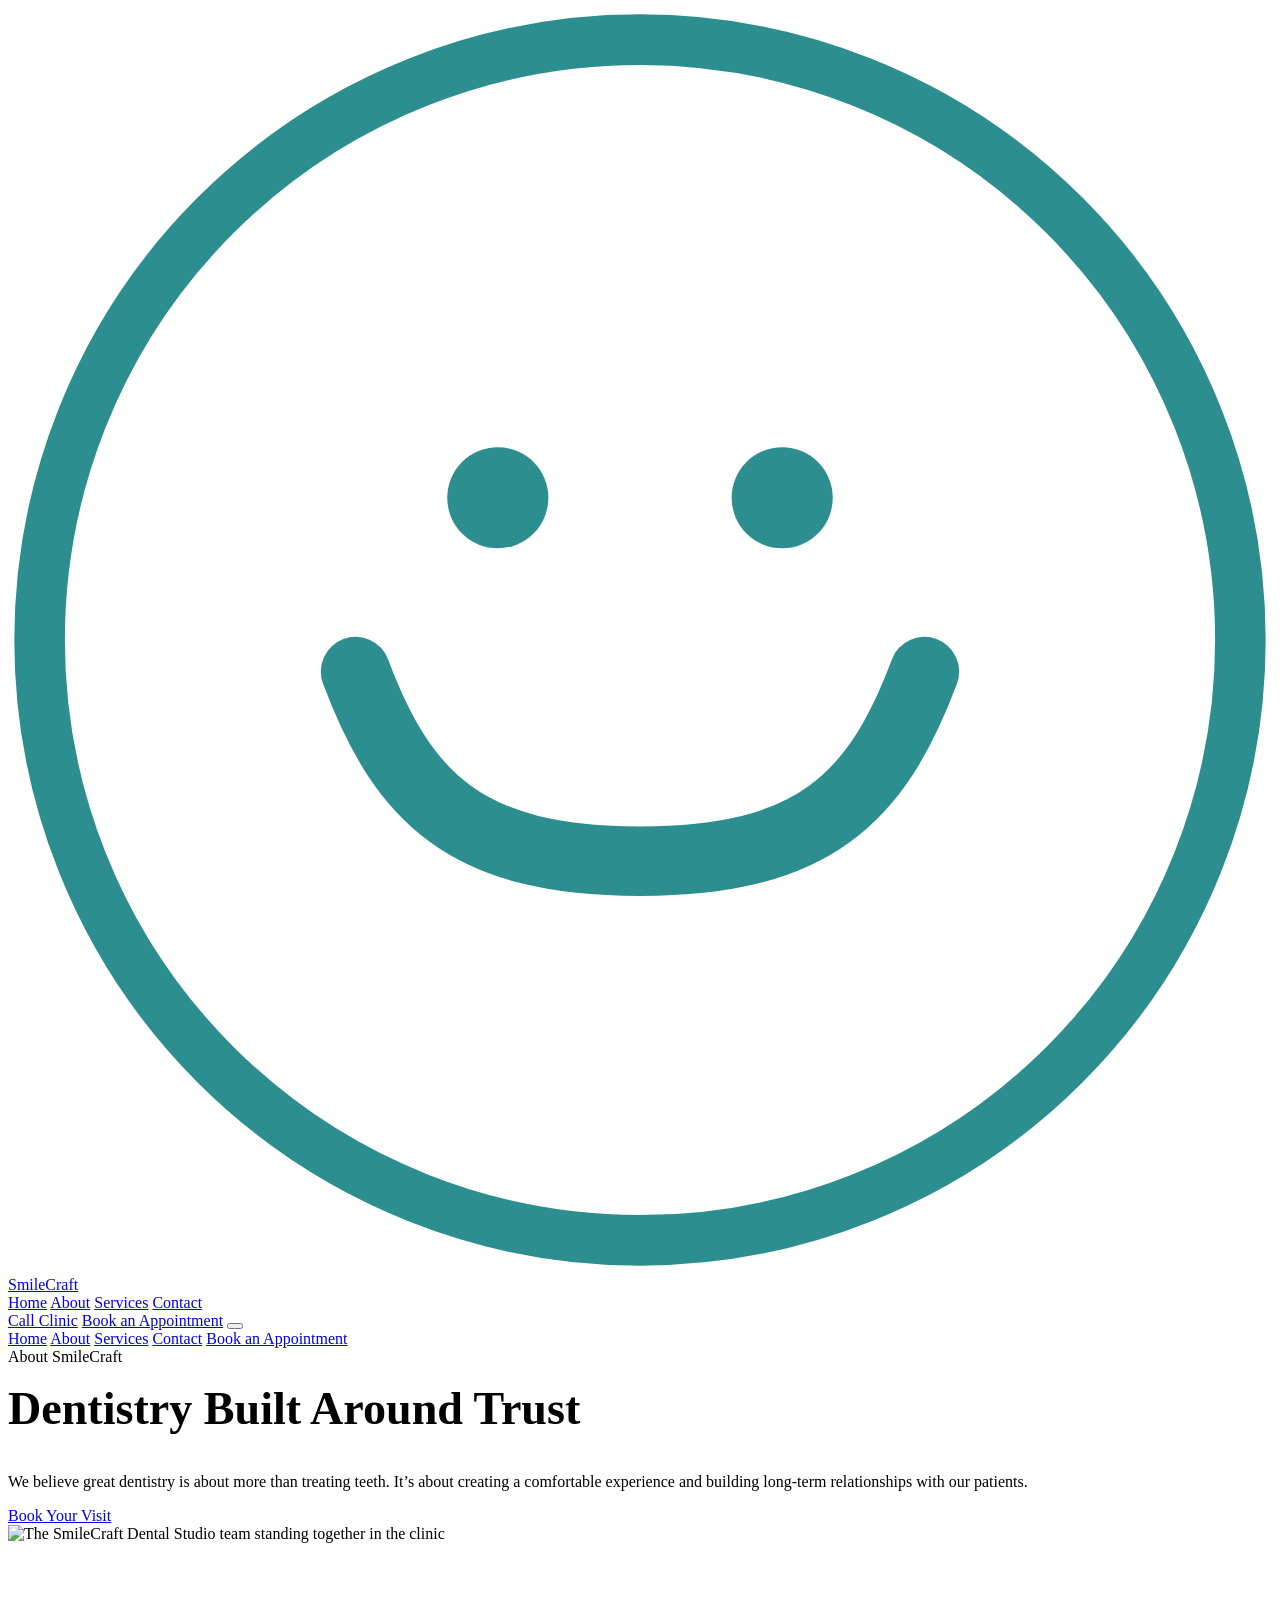
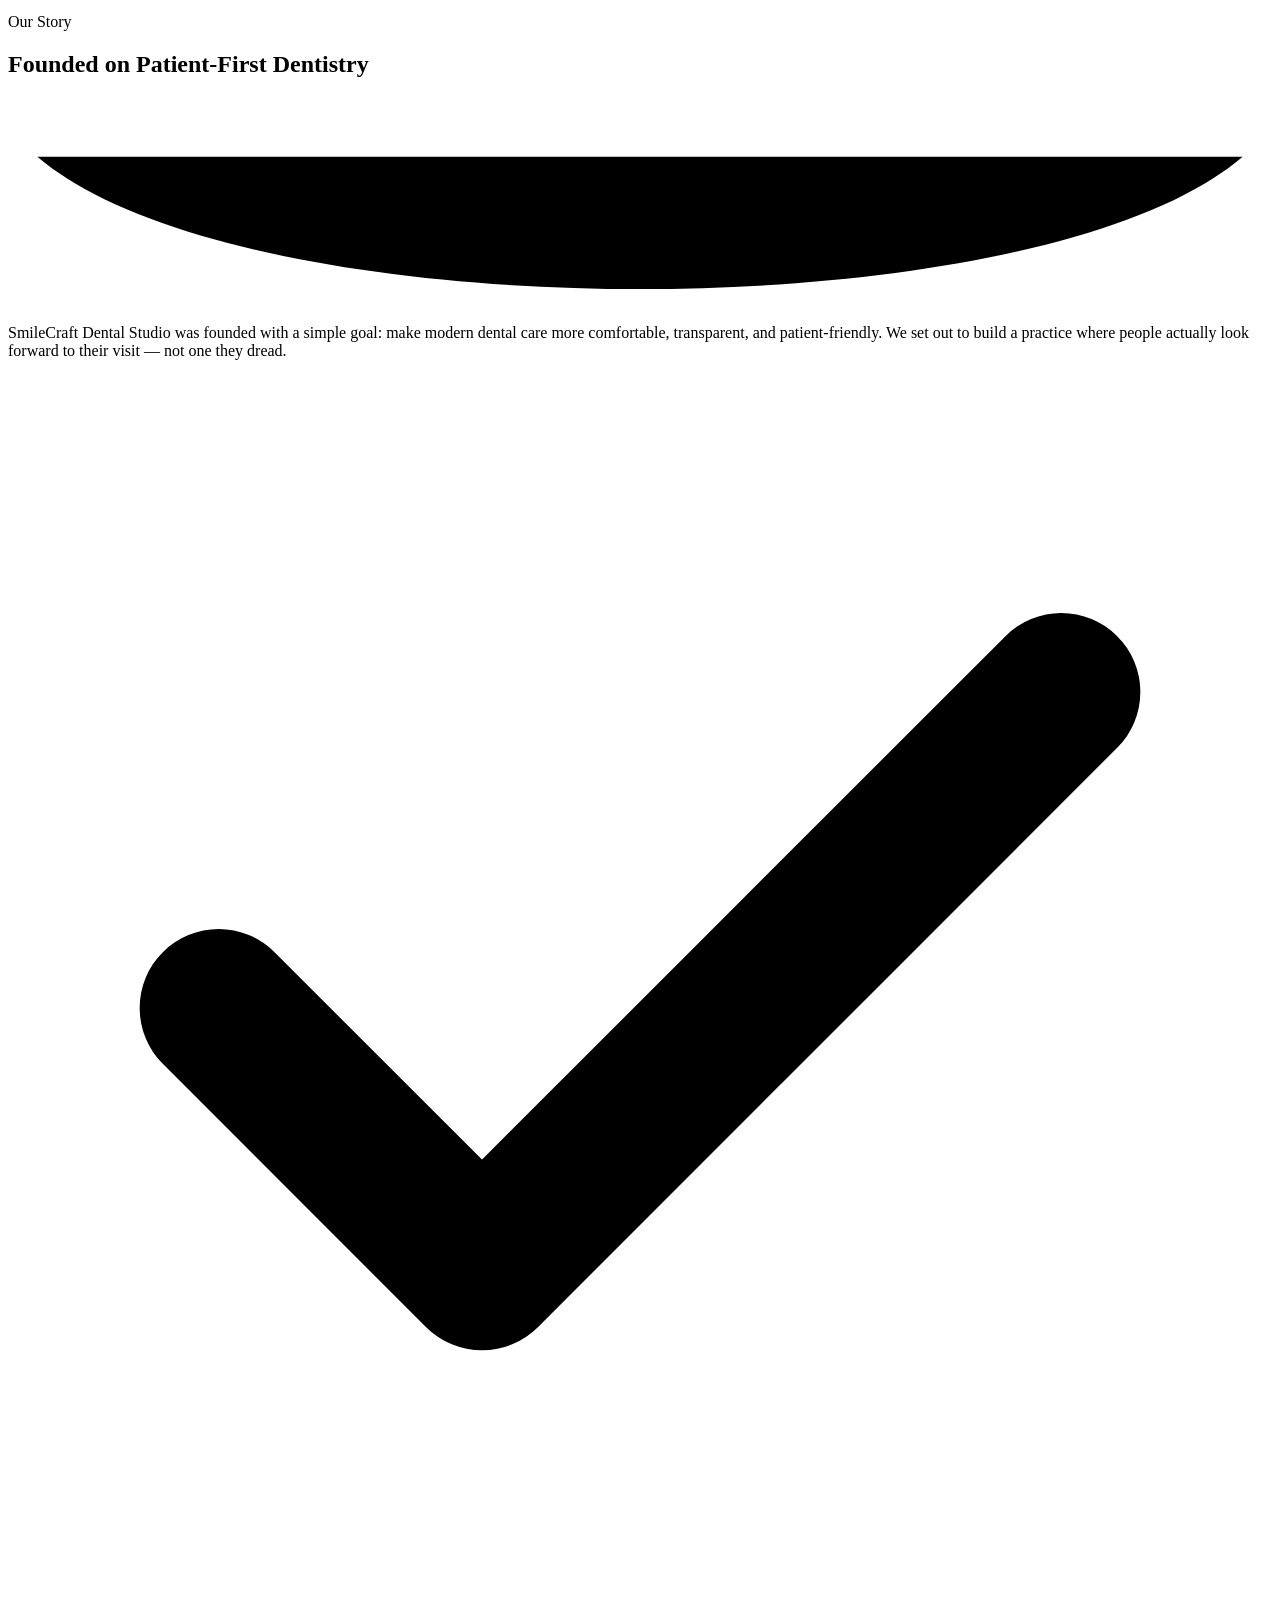
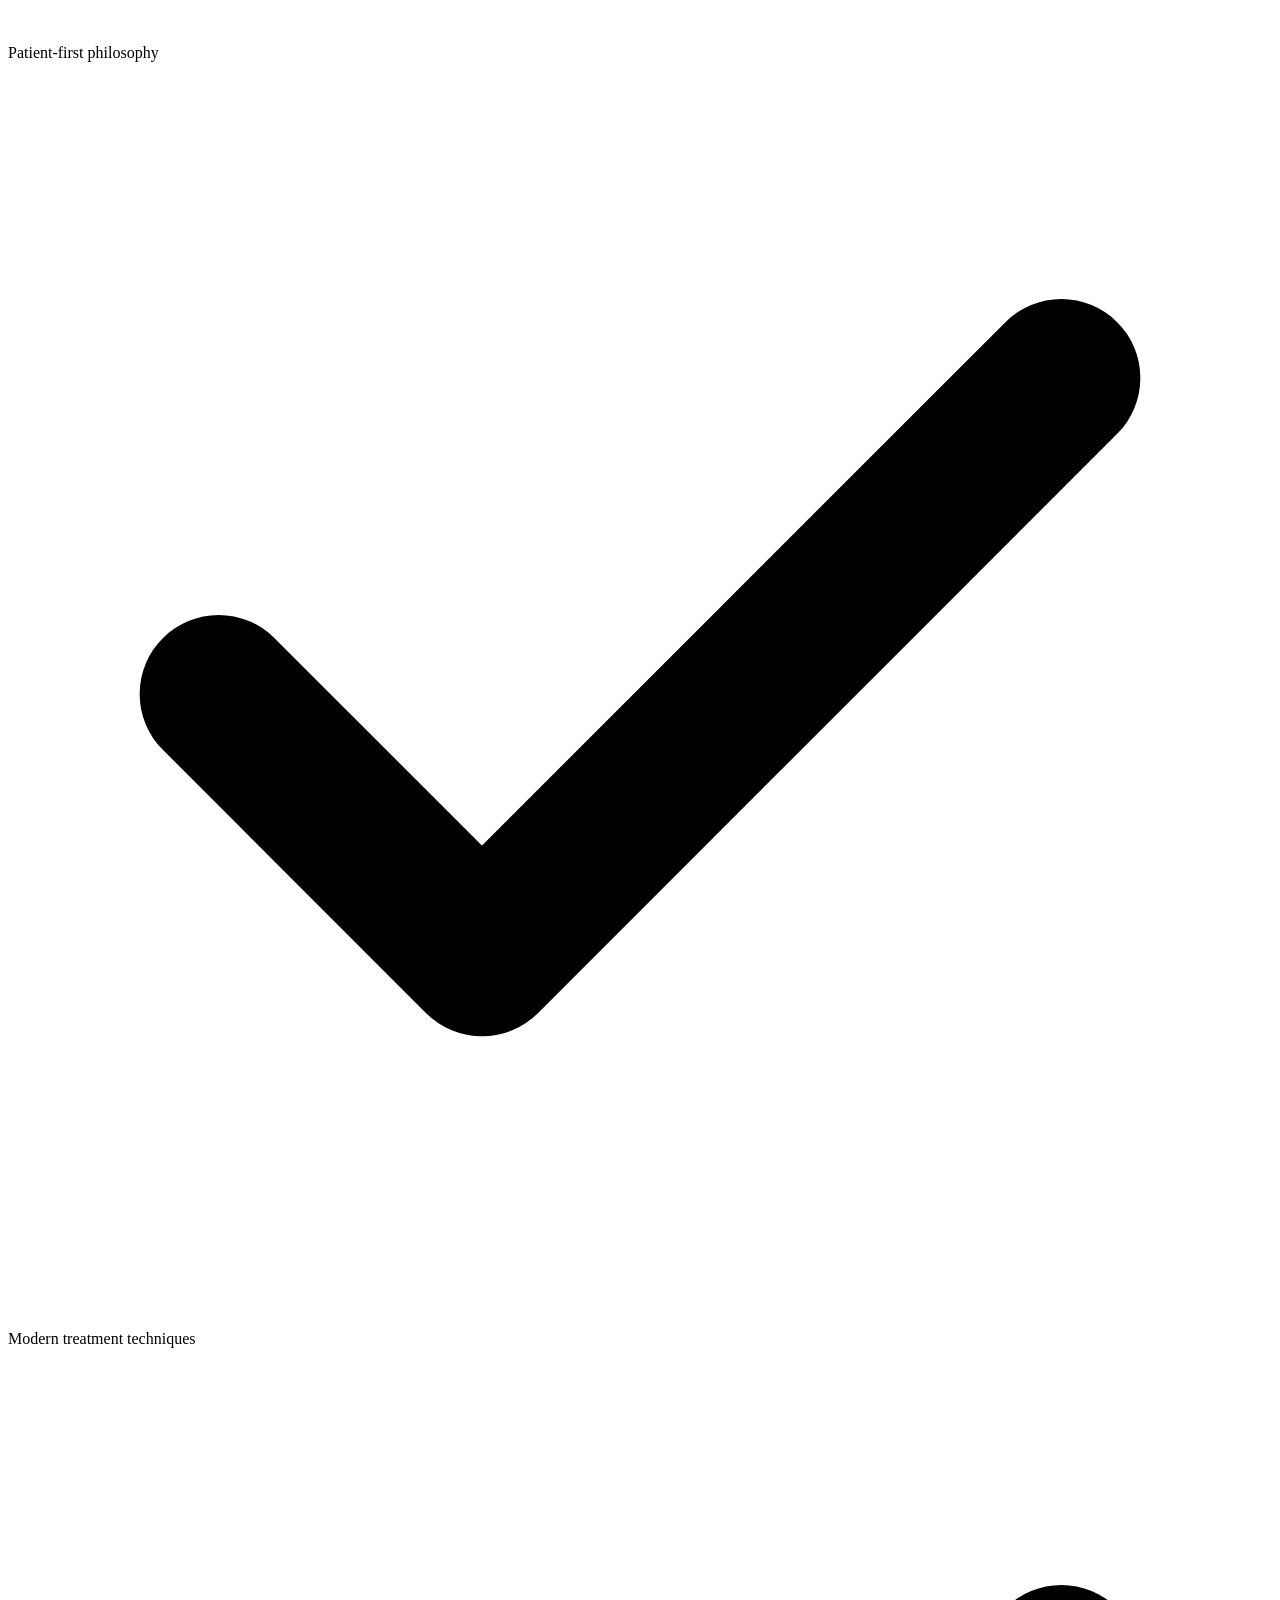
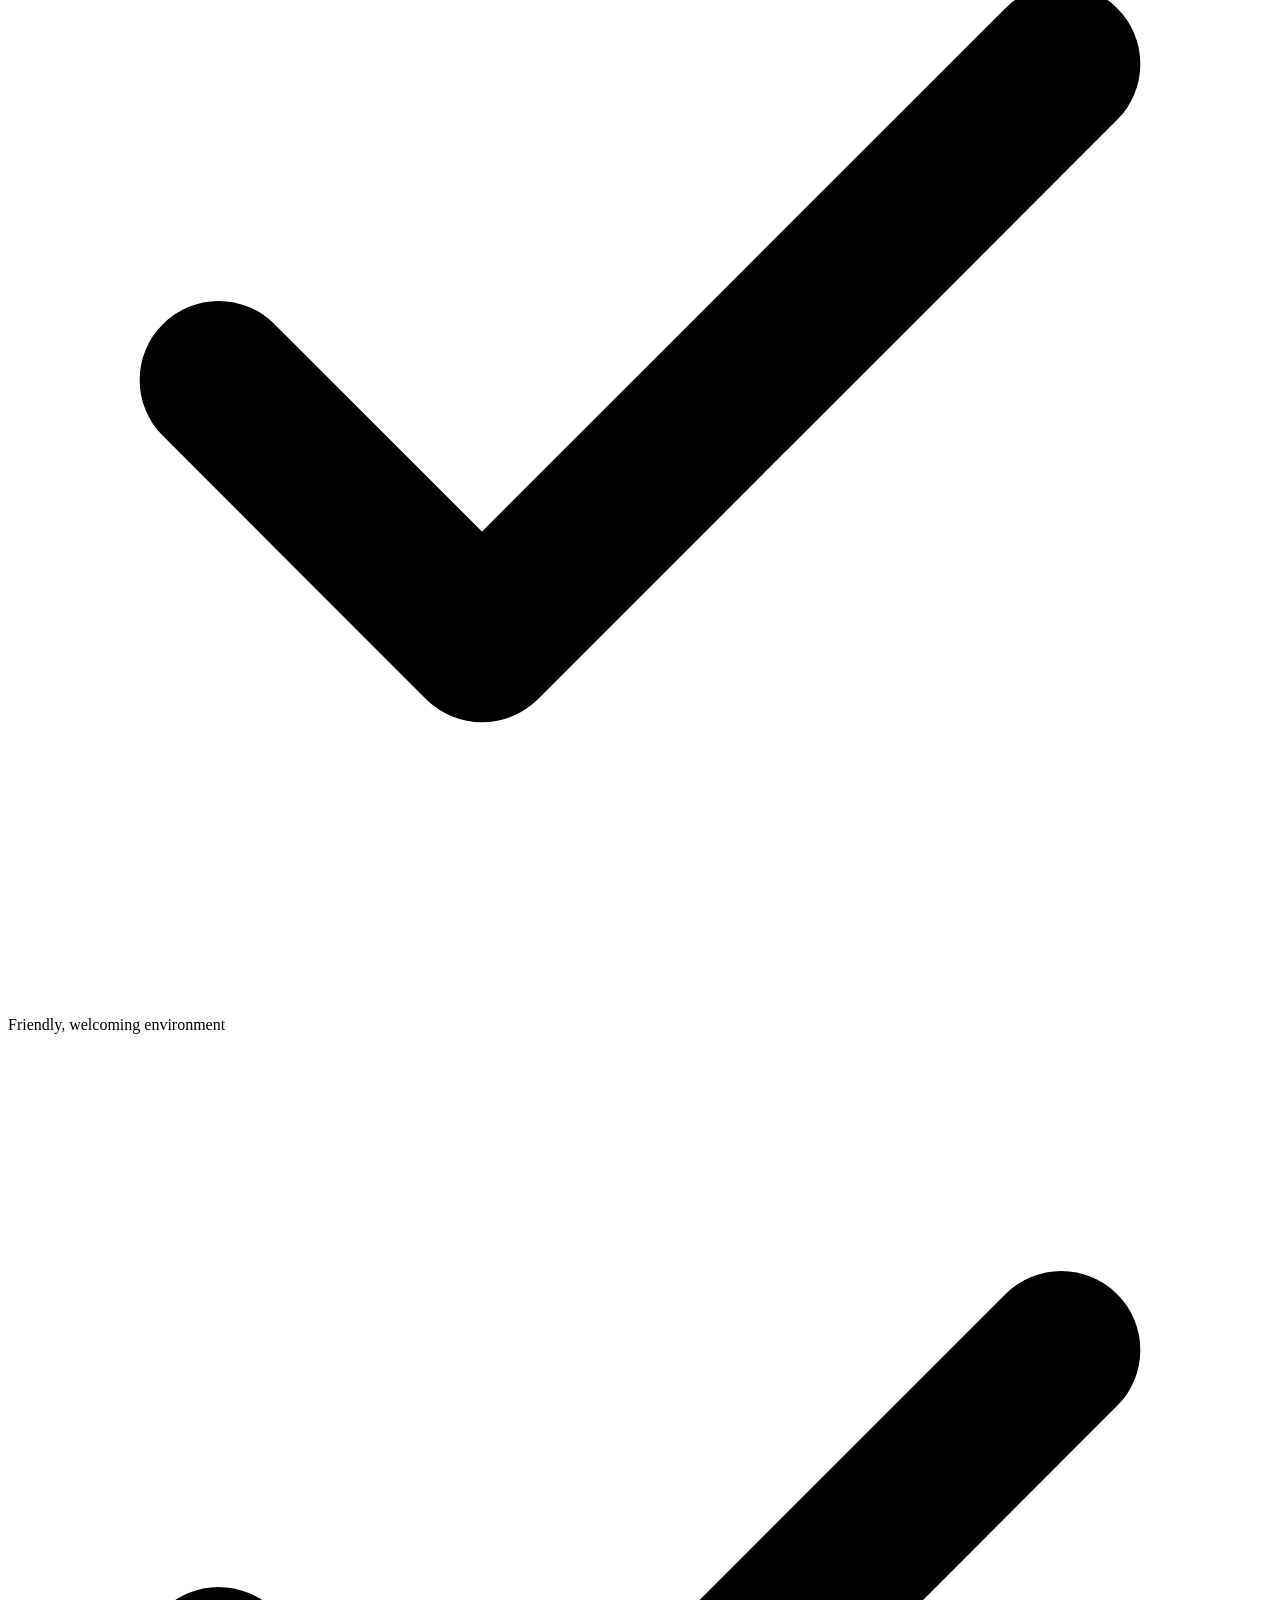
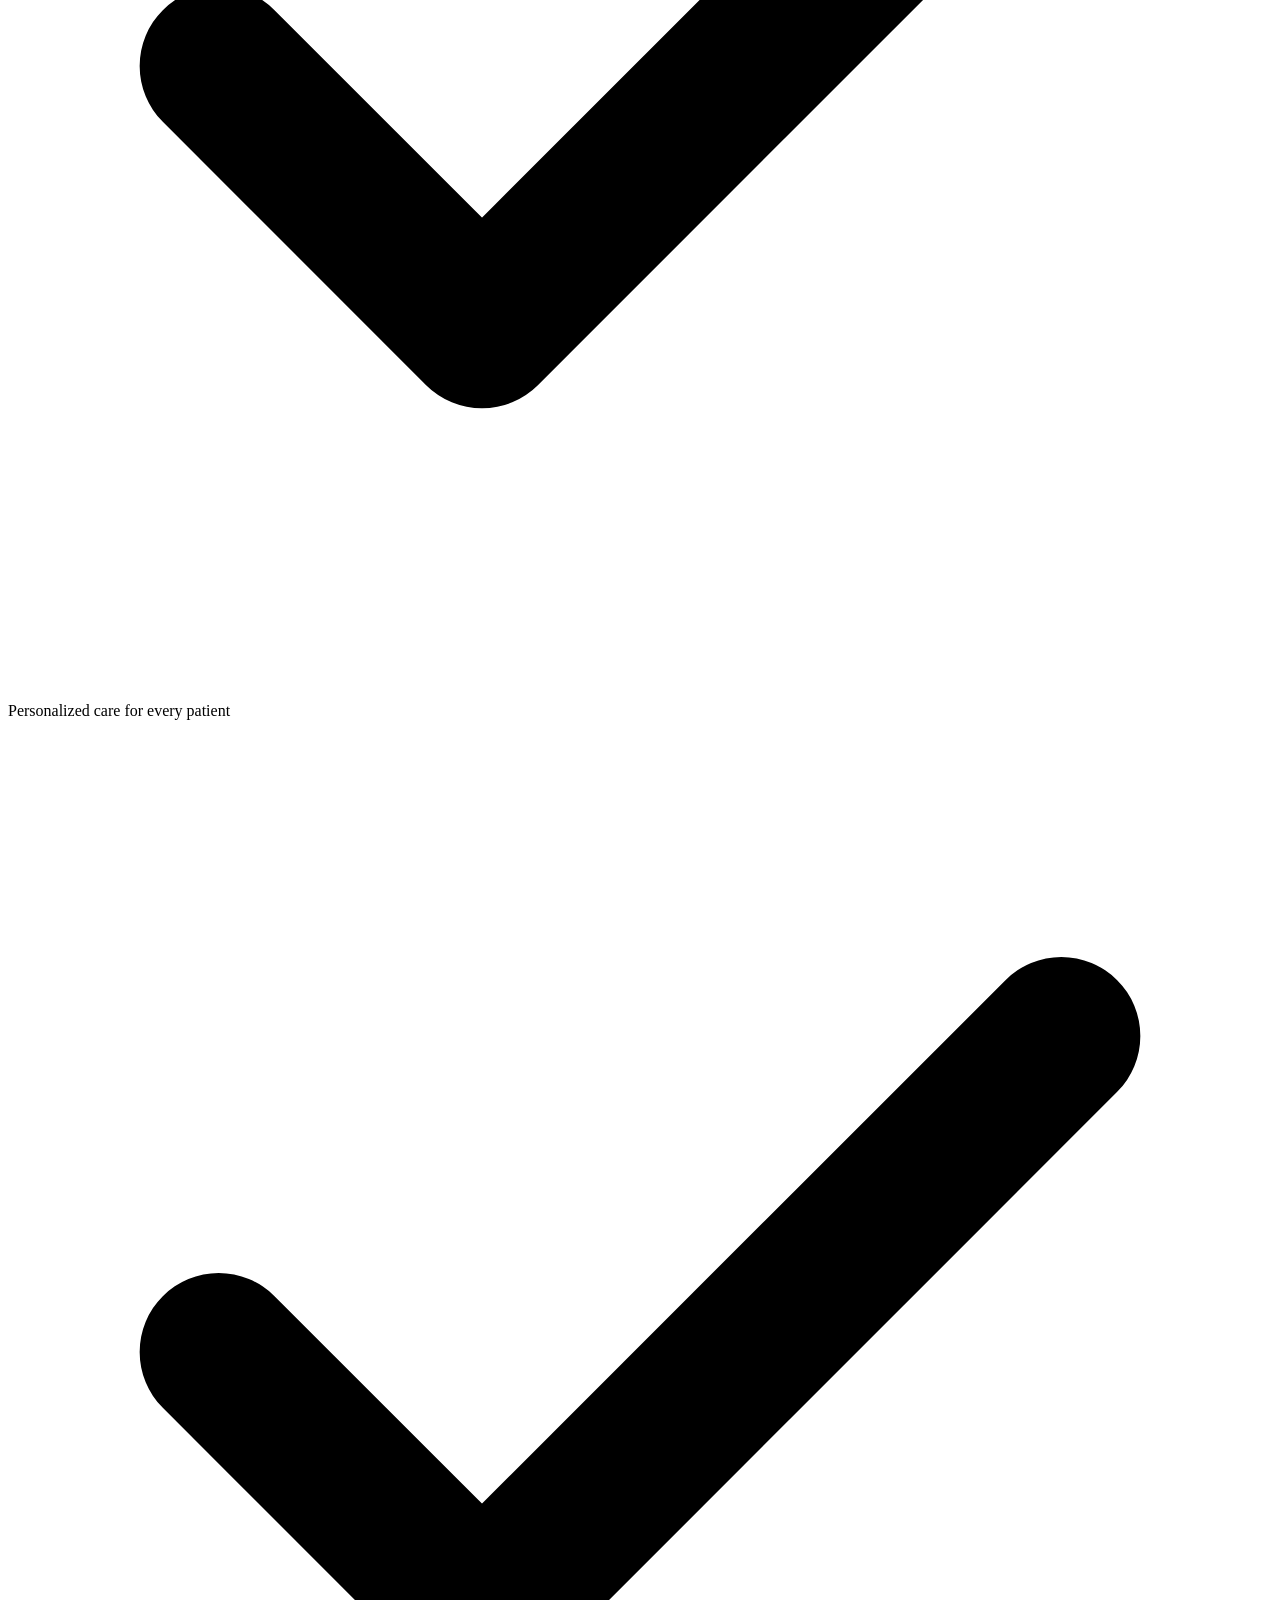
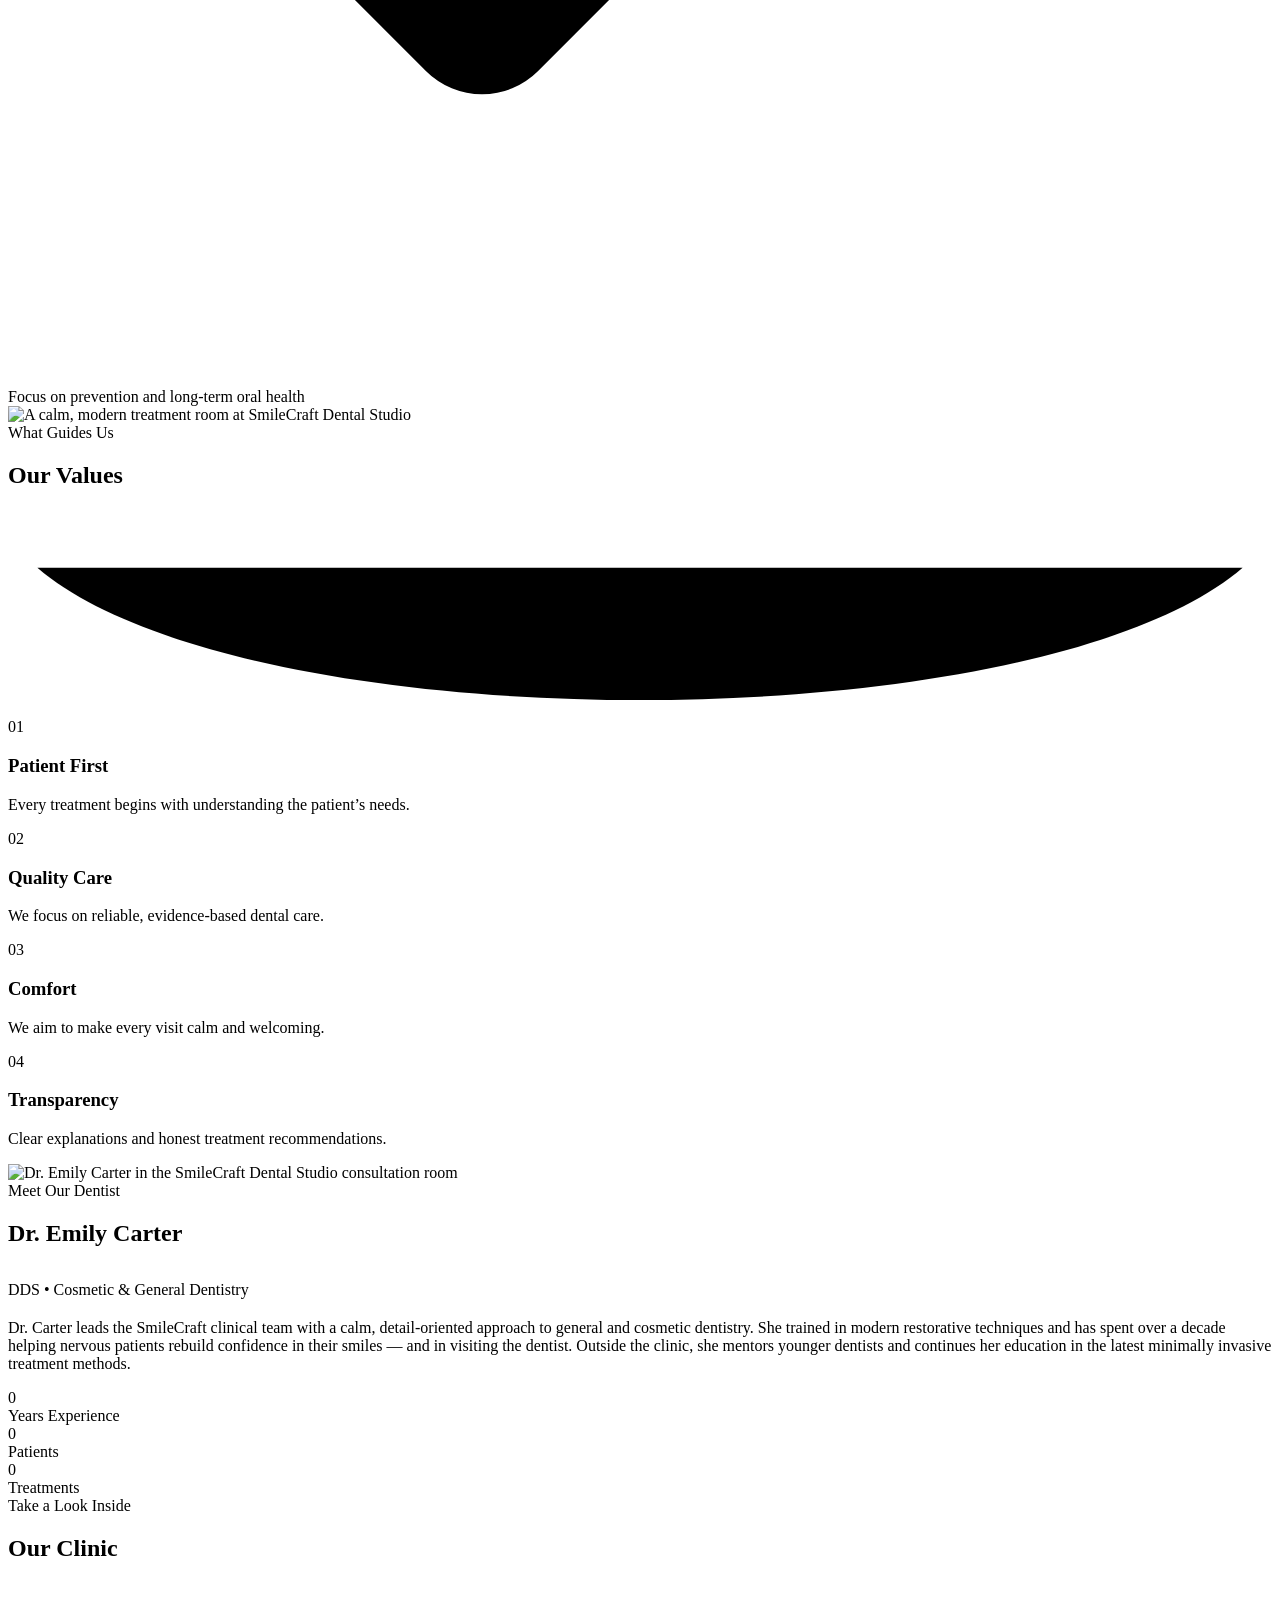
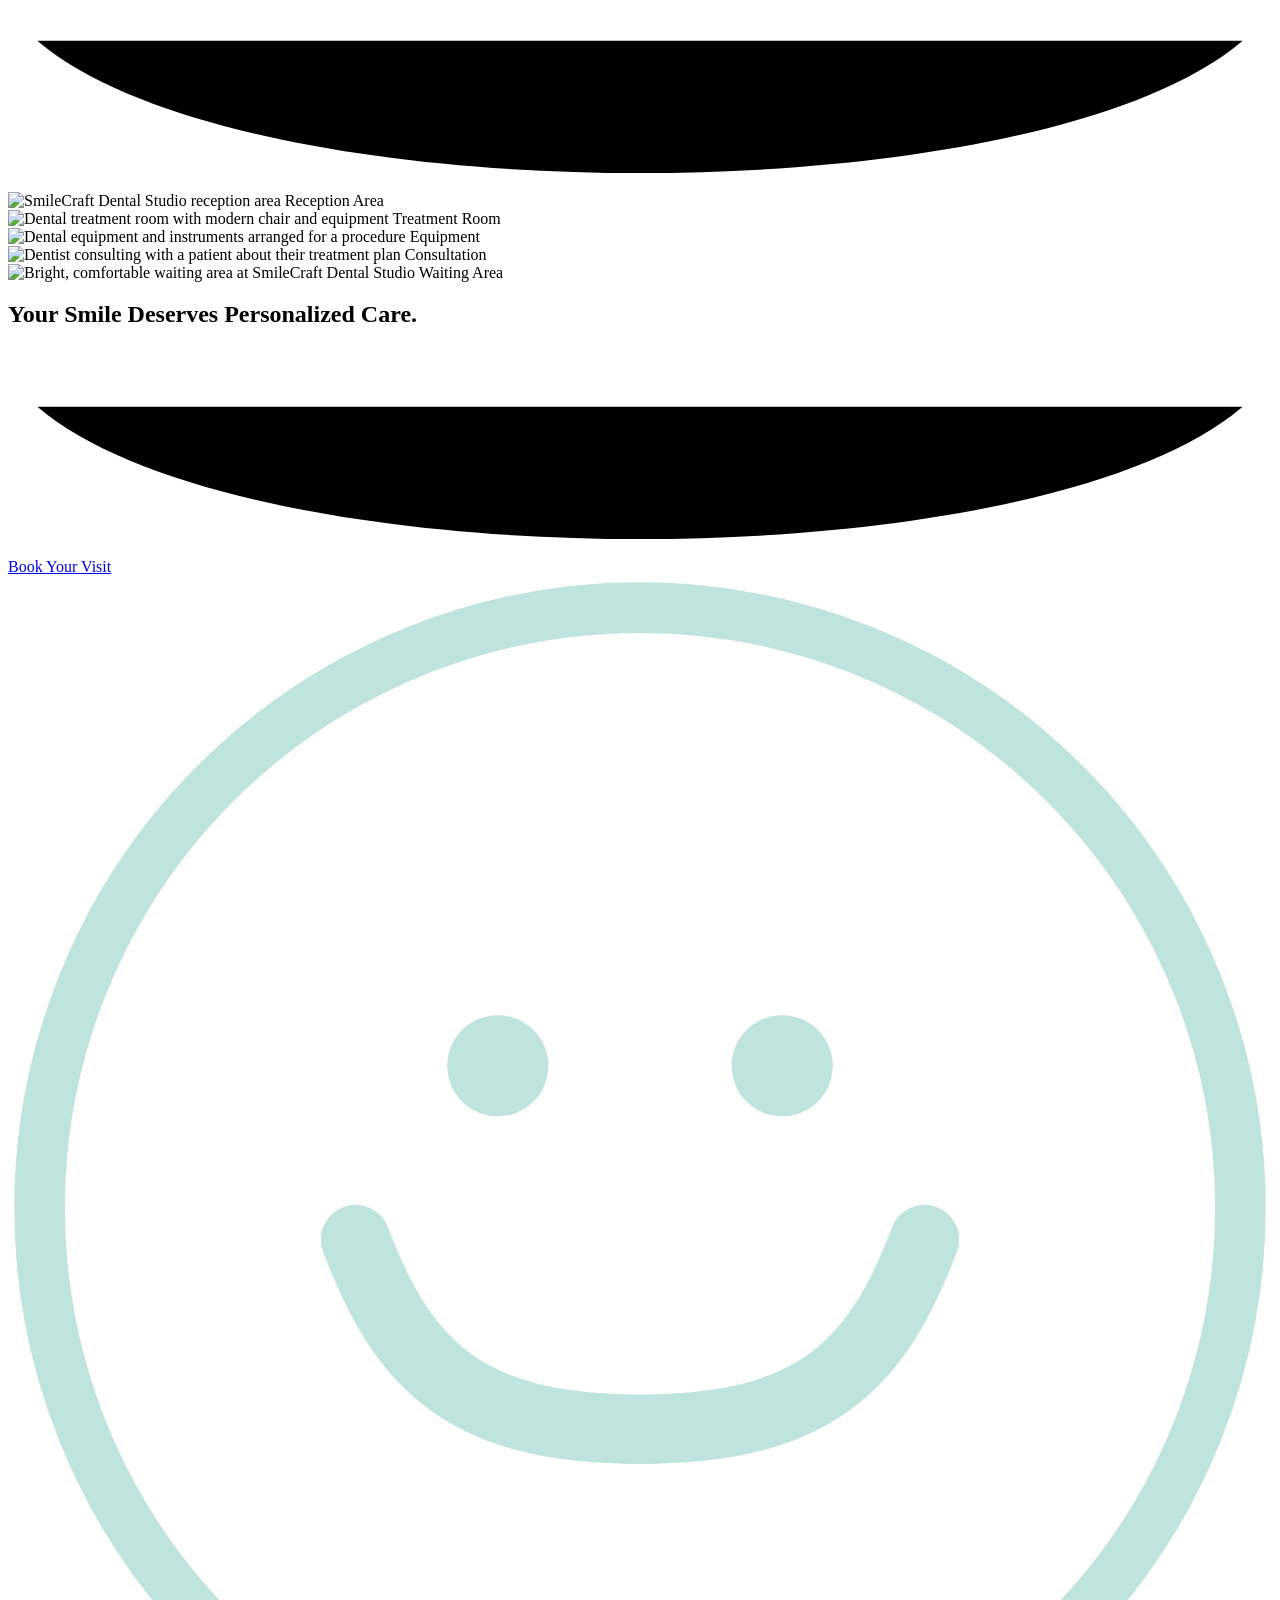
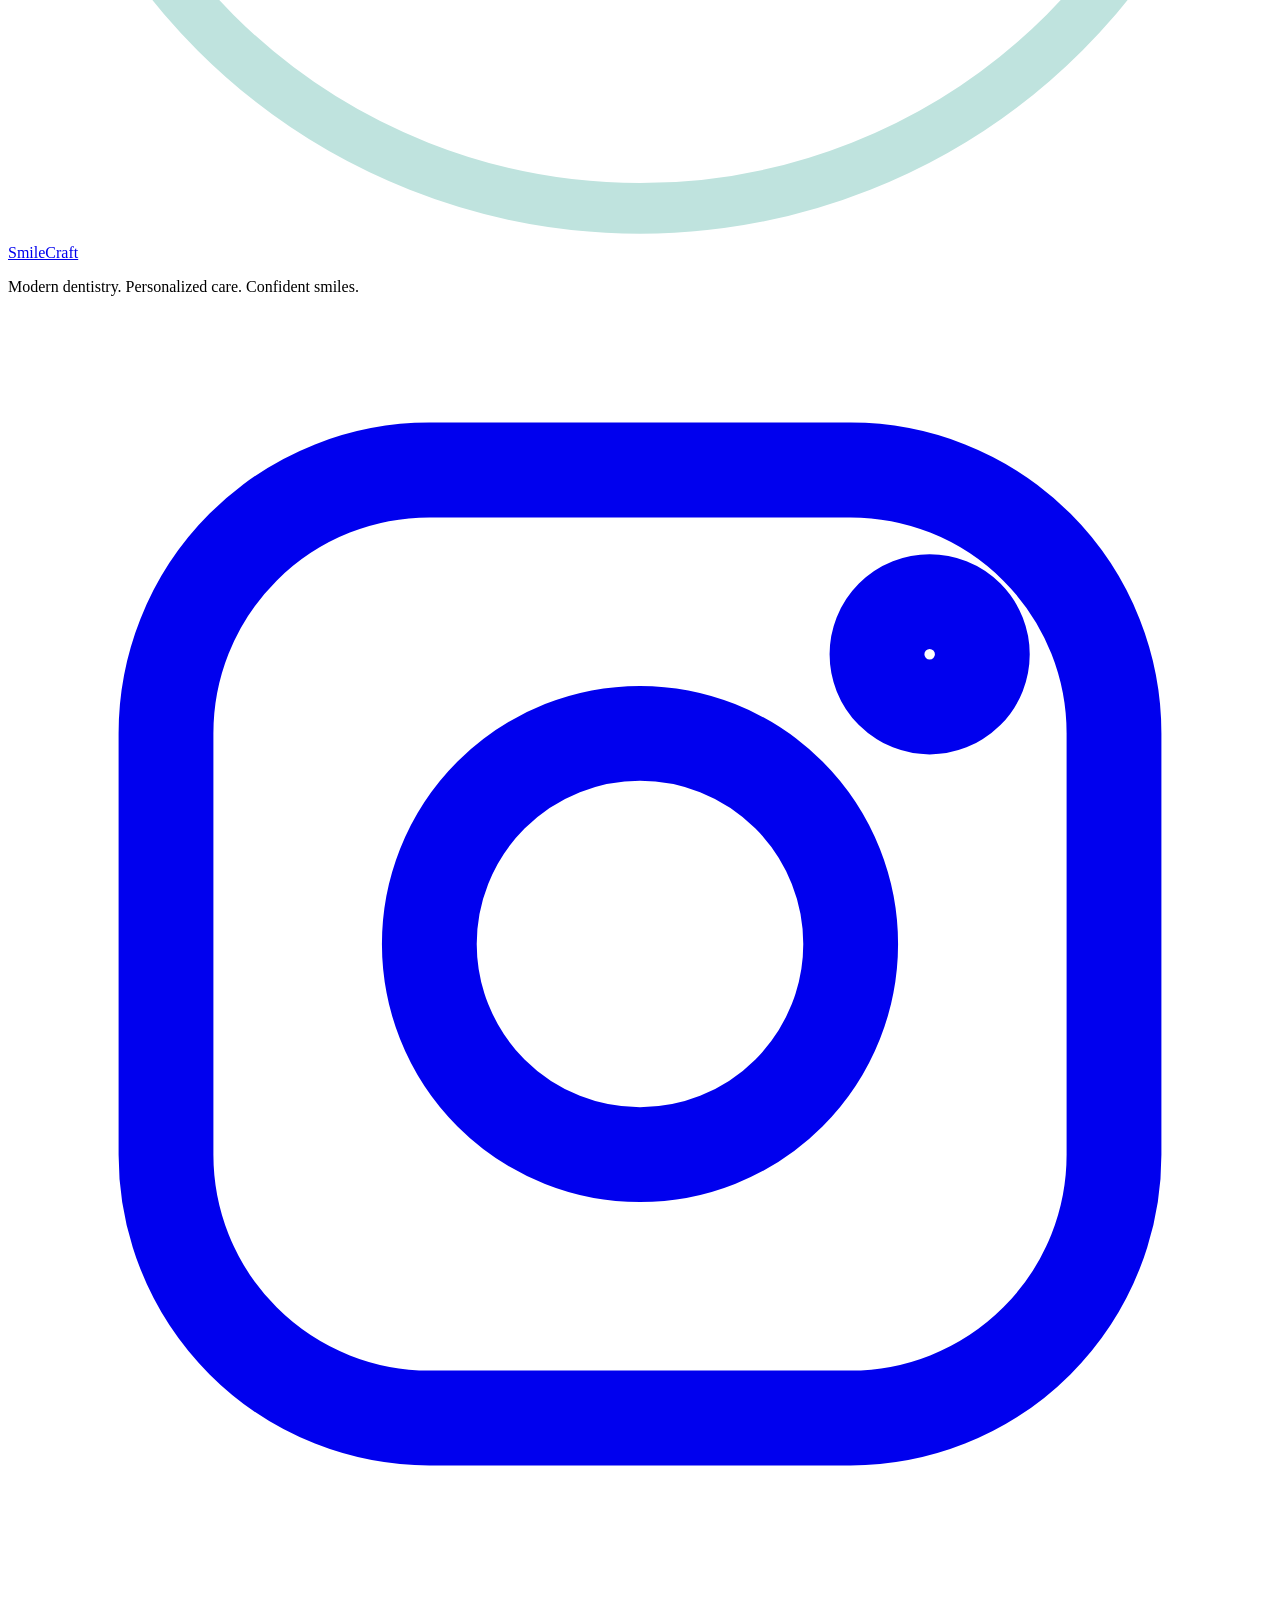
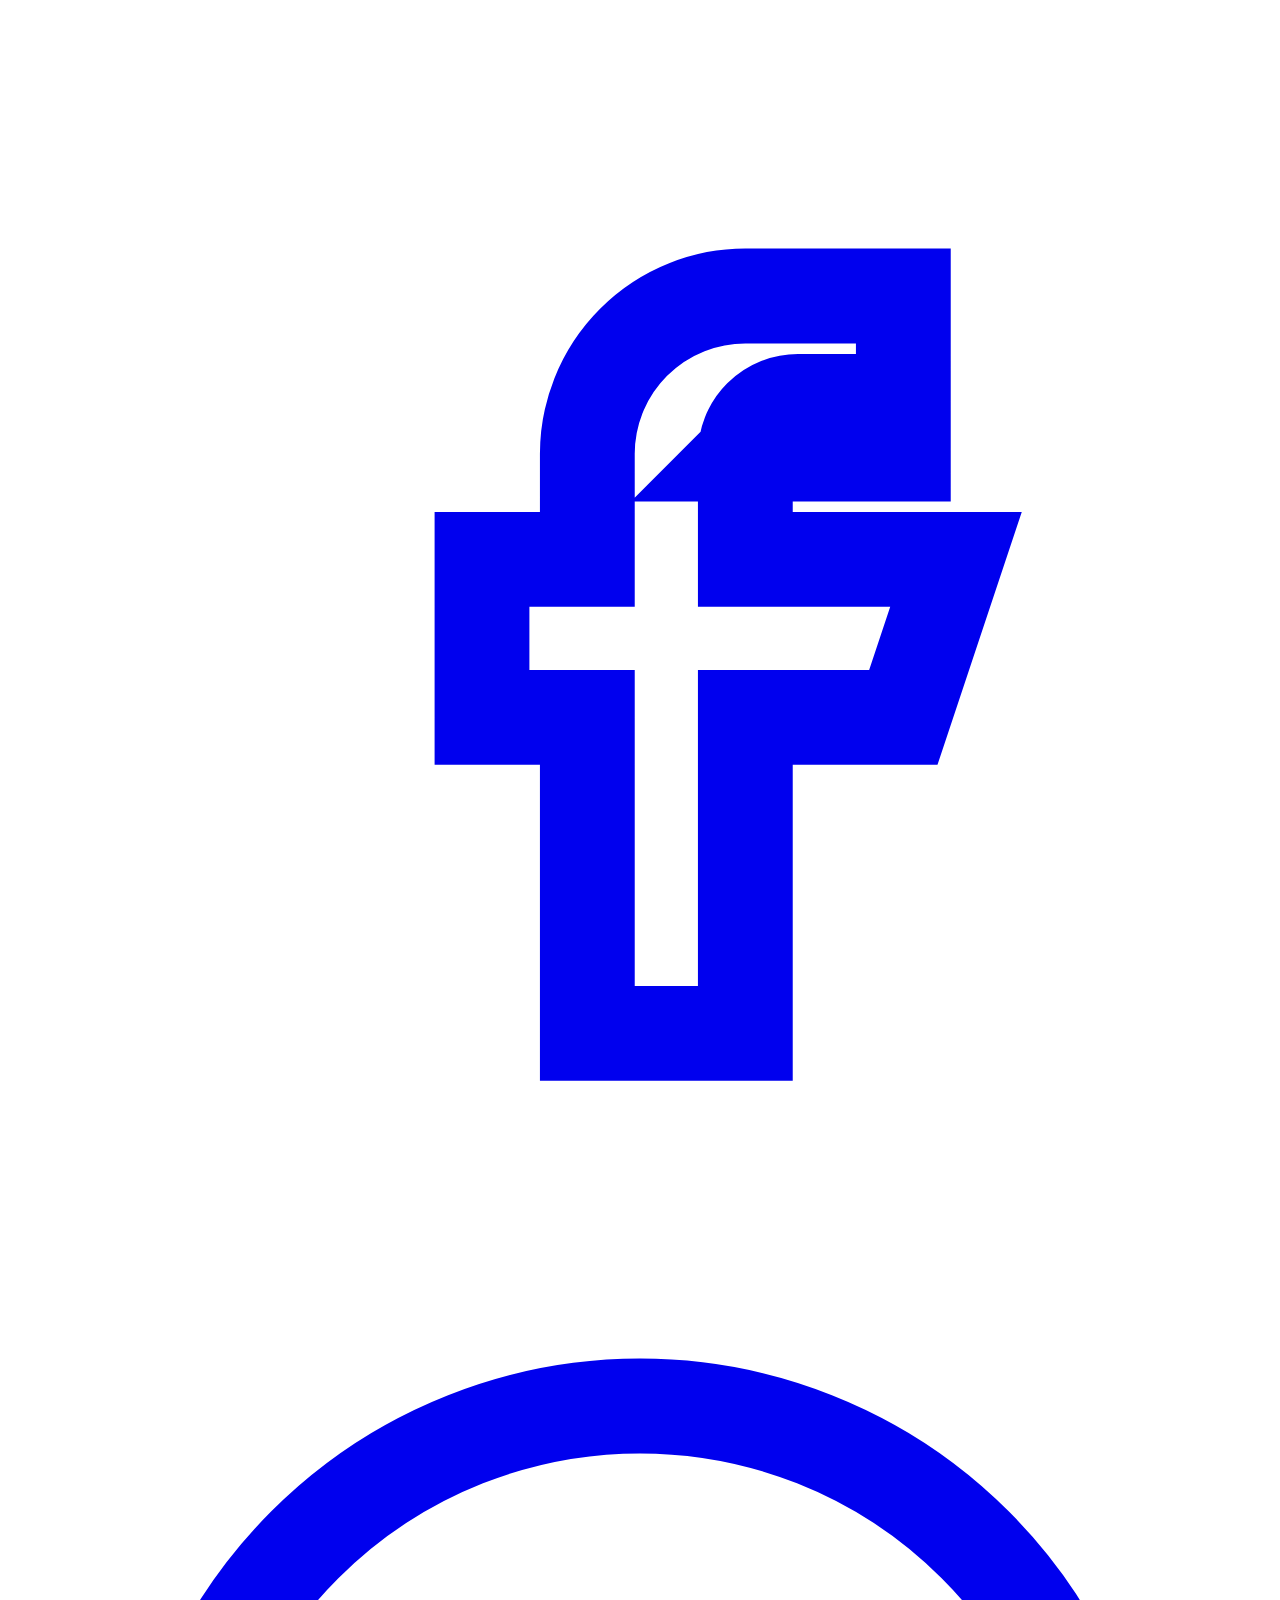
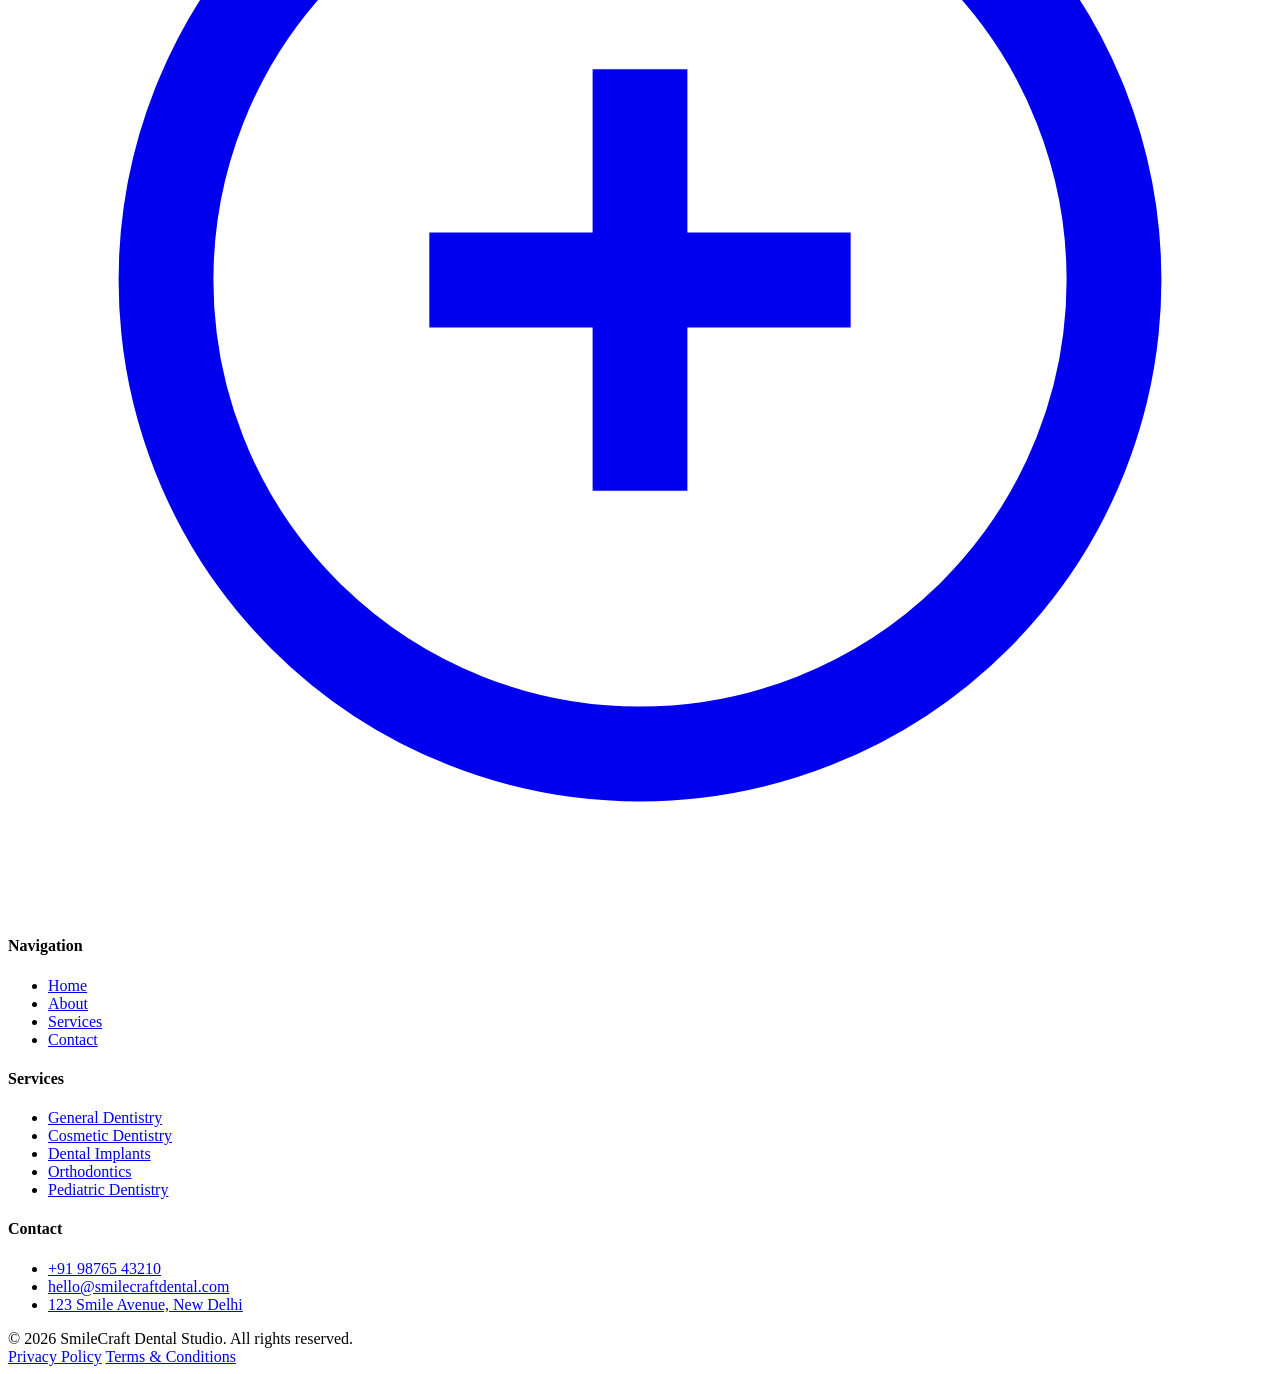
==== about.html @ 921a6aca "Add files via upload" ====
<!DOCTYPE html>
<html lang="en">
<head>
<meta charset="UTF-8">
<meta name="viewport" content="width=device-width, initial-scale=1.0">
<title>About Us | SmileCraft Dental Studio</title>
<meta name="description" content="Learn about SmileCraft Dental Studio's patient-first philosophy, our values, and meet Dr. Emily Carter and the team behind our modern New Delhi dental practice.">
<link rel="preconnect" href="https://fonts.googleapis.com">
<link rel="stylesheet" href="css/style.css">
</head>
<body>

<header class="site-header">
  <div class="container nav-wrap">
    <a href="index.html" class="logo">
      <span class="logo-mark">
        <svg viewBox="0 0 40 40" fill="none" xmlns="http://www.w3.org/2000/svg">
          <circle cx="20" cy="20" r="19" stroke="#2D8E90" stroke-width="1.6"/>
          <path d="M11 21c1.5 4 3.5 6 9 6s7.5-2 9-6" stroke="#2D8E90" stroke-width="2.2" stroke-linecap="round"/>
          <circle cx="15.5" cy="15.5" r="1.6" fill="#2D8E90"/>
          <circle cx="24.5" cy="15.5" r="1.6" fill="#2D8E90"/>
        </svg>
      </span>
      SmileCraft
    </a>
    <nav class="nav-links" aria-label="Primary">
      <a href="index.html">Home</a>
      <a href="about.html" class="active">About</a>
      <a href="services.html">Services</a>
      <a href="contact.html">Contact</a>
    </nav>
    <div class="nav-cta">
      <a href="contact.html" class="btn btn-secondary btn-sm">Call Clinic</a>
      <a href="contact.html" class="btn btn-primary btn-sm">Book an Appointment</a>
      <button class="hamburger" aria-label="Open menu" aria-expanded="false">
        <span></span><span></span><span></span>
      </button>
    </div>
  </div>
</header>

<div class="mobile-menu" id="mobileMenu">
  <a href="index.html">Home</a>
  <a href="about.html">About</a>
  <a href="services.html">Services</a>
  <a href="contact.html">Contact</a>
  <a href="contact.html" class="btn btn-primary btn-block">Book an Appointment</a>
</div>

<main>
  <!-- ========== HERO ========== -->
  <section class="hero" style="padding-bottom:70px;">
    <div class="container split">
      <div data-reveal>
        <span class="eyebrow">About SmileCraft</span>
        <h1 style="font-size:clamp(2.2rem,3.6vw,3.1rem); margin-top:16px;">Dentistry Built Around Trust</h1>
        <p class="hero-sub">We believe great dentistry is about more than treating teeth. It&rsquo;s about creating a comfortable experience and building long-term relationships with our patients.</p>
        <div class="hero-actions"><a href="contact.html" class="btn btn-primary">Book Your Visit</a></div>
      </div>
      <div class="split-media" data-reveal data-reveal-delay="120">
        <img src="https://images.unsplash.com/photo-1600959907703-125ba1374a12?w=800&q=80&auto=format&fit=crop" alt="The SmileCraft Dental Studio team standing together in the clinic" loading="lazy" width="800" height="940">
      </div>
    </div>
  </section>

  <!-- ========== OUR STORY ========== -->
  <section class="section section-alt">
    <div class="container split">
      <div data-reveal>
        <span class="eyebrow">Our Story</span>
        <h2>Founded on Patient-First Dentistry</h2>
        <svg class="arc-underline" viewBox="0 0 86 14"><path d="M2 4c14 12 68 12 82 0"/></svg>
        <p class="lede">SmileCraft Dental Studio was founded with a simple goal: make modern dental care more comfortable, transparent, and patient-friendly. We set out to build a practice where people actually look forward to their visit &mdash; not one they dread.</p>
        <div class="benefit-list">
          <div class="benefit-item"><span class="check"><svg viewBox="0 0 24 24" fill="none" stroke="currentColor" stroke-width="3" stroke-linecap="round" stroke-linejoin="round"><path d="M20 6 9 17l-5-5"/></svg></span><span>Patient-first philosophy</span></div>
          <div class="benefit-item"><span class="check"><svg viewBox="0 0 24 24" fill="none" stroke="currentColor" stroke-width="3" stroke-linecap="round" stroke-linejoin="round"><path d="M20 6 9 17l-5-5"/></svg></span><span>Modern treatment techniques</span></div>
          <div class="benefit-item"><span class="check"><svg viewBox="0 0 24 24" fill="none" stroke="currentColor" stroke-width="3" stroke-linecap="round" stroke-linejoin="round"><path d="M20 6 9 17l-5-5"/></svg></span><span>Friendly, welcoming environment</span></div>
          <div class="benefit-item"><span class="check"><svg viewBox="0 0 24 24" fill="none" stroke="currentColor" stroke-width="3" stroke-linecap="round" stroke-linejoin="round"><path d="M20 6 9 17l-5-5"/></svg></span><span>Personalized care for every patient</span></div>
          <div class="benefit-item"><span class="check"><svg viewBox="0 0 24 24" fill="none" stroke="currentColor" stroke-width="3" stroke-linecap="round" stroke-linejoin="round"><path d="M20 6 9 17l-5-5"/></svg></span><span>Focus on prevention and long-term oral health</span></div>
        </div>
      </div>
      <div class="split-media" data-reveal data-reveal-delay="120">
        <img src="https://images.unsplash.com/photo-1629909613654-28e377c37b09?w=800&q=80&auto=format&fit=crop" alt="A calm, modern treatment room at SmileCraft Dental Studio" loading="lazy" width="800" height="940">
      </div>
    </div>
  </section>

  <!-- ========== OUR VALUES ========== -->
  <section class="section">
    <div class="container">
      <div class="section-head center" data-reveal>
        <span class="eyebrow" style="justify-content:center;">What Guides Us</span>
        <h2>Our Values</h2>
        <svg class="arc-underline" viewBox="0 0 86 14"><path d="M2 4c14 12 68 12 82 0"/></svg>
      </div>
      <div class="value-grid">
        <div class="value-card" data-reveal>
          <div class="num">01</div>
          <h3>Patient First</h3>
          <p>Every treatment begins with understanding the patient&rsquo;s needs.</p>
        </div>
        <div class="value-card" data-reveal data-reveal-delay="80">
          <div class="num">02</div>
          <h3>Quality Care</h3>
          <p>We focus on reliable, evidence-based dental care.</p>
        </div>
        <div class="value-card" data-reveal data-reveal-delay="160">
          <div class="num">03</div>
          <h3>Comfort</h3>
          <p>We aim to make every visit calm and welcoming.</p>
        </div>
        <div class="value-card" data-reveal data-reveal-delay="240">
          <div class="num">04</div>
          <h3>Transparency</h3>
          <p>Clear explanations and honest treatment recommendations.</p>
        </div>
      </div>
    </div>
  </section>

  <!-- ========== MEET OUR DENTIST ========== -->
  <section class="section section-alt">
    <div class="container doctor-block">
      <div class="doctor-photo" data-reveal>
        <img src="https://images.unsplash.com/photo-1622253692010-333f2da6031d?w=700&q=80&auto=format&fit=crop" alt="Dr. Emily Carter in the SmileCraft Dental Studio consultation room" loading="lazy" width="700" height="860">
      </div>
      <div data-reveal data-reveal-delay="120">
        <span class="eyebrow">Meet Our Dentist</span>
        <h2>Dr. Emily Carter</h2>
        <span class="tag-pill" style="margin-top:14px; display:inline-block;">DDS &bull; Cosmetic &amp; General Dentistry</span>
        <p class="lede" style="margin-top:20px;">Dr. Carter leads the SmileCraft clinical team with a calm, detail-oriented approach to general and cosmetic dentistry. She trained in modern restorative techniques and has spent over a decade helping nervous patients rebuild confidence in their smiles &mdash; and in visiting the dentist. Outside the clinic, she mentors younger dentists and continues her education in the latest minimally invasive treatment methods.</p>
        <div class="achieve-row">
          <div class="achieve-card"><div class="num"><span data-counter="12" data-suffix="+">0</span></div><div class="lbl">Years Experience</div></div>
          <div class="achieve-card"><div class="num"><span data-counter="2000" data-suffix="+">0</span></div><div class="lbl">Patients</div></div>
          <div class="achieve-card"><div class="num"><span data-counter="8000" data-suffix="+">0</span></div><div class="lbl">Treatments</div></div>
        </div>
      </div>
    </div>
  </section>

  <!-- ========== CLINIC GALLERY ========== -->
  <section class="section">
    <div class="container">
      <div class="section-head center" data-reveal>
        <span class="eyebrow" style="justify-content:center;">Take a Look Inside</span>
        <h2>Our Clinic</h2>
        <svg class="arc-underline" viewBox="0 0 86 14"><path d="M2 4c14 12 68 12 82 0"/></svg>
      </div>
      <div class="gallery-grid" data-reveal>
        <div class="gallery-item wide">
          <img src="https://images.unsplash.com/photo-1629909615184-74f495363b67?w=800&q=80&auto=format&fit=crop" alt="SmileCraft Dental Studio reception area" loading="lazy" width="800" height="380">
          <span class="cap">Reception Area</span>
        </div>
        <div class="gallery-item tall">
          <img src="https://images.unsplash.com/photo-1609840114035-3c981b782dfe?w=500&q=80&auto=format&fit=crop" alt="Dental treatment room with modern chair and equipment" loading="lazy" width="500" height="380">
          <span class="cap">Treatment Room</span>
        </div>
        <div class="gallery-item">
          <img src="https://images.unsplash.com/photo-1588776814546-1ffcf47267a5?w=500&q=80&auto=format&fit=crop" alt="Dental equipment and instruments arranged for a procedure" loading="lazy" width="500" height="190">
          <span class="cap">Equipment</span>
        </div>
        <div class="gallery-item">
          <img src="https://images.unsplash.com/photo-1629909613654-28e377c37b09?w=500&q=80&auto=format&fit=crop" alt="Dentist consulting with a patient about their treatment plan" loading="lazy" width="500" height="190">
          <span class="cap">Consultation</span>
        </div>
        <div class="gallery-item wide">
          <img src="https://images.unsplash.com/photo-1516549655169-df83a0774514?w=800&q=80&auto=format&fit=crop" alt="Bright, comfortable waiting area at SmileCraft Dental Studio" loading="lazy" width="800" height="380">
          <span class="cap">Waiting Area</span>
        </div>
      </div>
    </div>
  </section>

  <!-- ========== FINAL CTA ========== -->
  <section class="section" style="padding-top:0;">
    <div class="container">
      <div class="final-cta" data-reveal>
        <h2>Your Smile Deserves Personalized Care.</h2>
        <svg class="arc-underline" viewBox="0 0 86 14"><path d="M2 4c14 12 68 12 82 0"/></svg>
        <div class="hero-actions"><a href="contact.html" class="btn btn-light">Book Your Visit</a></div>
      </div>
    </div>
  </section>
</main>

<footer class="site-footer">
  <div class="container">
    <div class="footer-grid">
      <div class="footer-brand">
        <a href="index.html" class="logo">
          <span class="logo-mark">
            <svg viewBox="0 0 40 40" fill="none" xmlns="http://www.w3.org/2000/svg">
              <circle cx="20" cy="20" r="19" stroke="#BFE3DE" stroke-width="1.6"/>
              <path d="M11 21c1.5 4 3.5 6 9 6s7.5-2 9-6" stroke="#BFE3DE" stroke-width="2.2" stroke-linecap="round"/>
              <circle cx="15.5" cy="15.5" r="1.6" fill="#BFE3DE"/>
              <circle cx="24.5" cy="15.5" r="1.6" fill="#BFE3DE"/>
            </svg>
          </span>
          SmileCraft
        </a>
        <p>Modern dentistry. Personalized care. Confident smiles.</p>
        <div class="social-row">
          <a href="#" aria-label="Instagram"><svg viewBox="0 0 24 24" fill="none" stroke="currentColor" stroke-width="1.8"><rect x="3" y="3" width="18" height="18" rx="5"/><circle cx="12" cy="12" r="4"/><circle cx="17.5" cy="6.5" r="1"/></svg></a>
          <a href="#" aria-label="Facebook"><svg viewBox="0 0 24 24" fill="none" stroke="currentColor" stroke-width="1.8"><path d="M14 9h3V6h-3a3 3 0 0 0-3 3v2H9v3h2v6h3v-6h3l1-3h-4V9a1 1 0 0 1 1-1Z"/></svg></a>
          <a href="#" aria-label="Google"><svg viewBox="0 0 24 24" fill="none" stroke="currentColor" stroke-width="1.8"><circle cx="12" cy="12" r="9"/><path d="M8 12h8M12 8v8"/></svg></a>
        </div>
      </div>
      <div class="footer-col">
        <h4>Navigation</h4>
        <ul>
          <li><a href="index.html">Home</a></li>
          <li><a href="about.html">About</a></li>
          <li><a href="services.html">Services</a></li>
          <li><a href="contact.html">Contact</a></li>
        </ul>
      </div>
      <div class="footer-col">
        <h4>Services</h4>
        <ul>
          <li><a href="services.html">General Dentistry</a></li>
          <li><a href="services.html">Cosmetic Dentistry</a></li>
          <li><a href="services.html">Dental Implants</a></li>
          <li><a href="services.html">Orthodontics</a></li>
          <li><a href="services.html">Pediatric Dentistry</a></li>
        </ul>
      </div>
      <div class="footer-col">
        <h4>Contact</h4>
        <ul>
          <li><a href="tel:+919876543210">+91 98765 43210</a></li>
          <li><a href="mailto:hello@smilecraftdental.com">hello@smilecraftdental.com</a></li>
          <li><a href="contact.html">123 Smile Avenue, New Delhi</a></li>
        </ul>
      </div>
    </div>
    <div class="footer-bottom">
      <span>&copy; 2026 SmileCraft Dental Studio. All rights reserved.</span>
      <div class="legal-links">
        <a href="#">Privacy Policy</a>
        <a href="#">Terms &amp; Conditions</a>
      </div>
    </div>
  </div>
</footer>

<script src="js/script.js"></script>
</body>
</html>
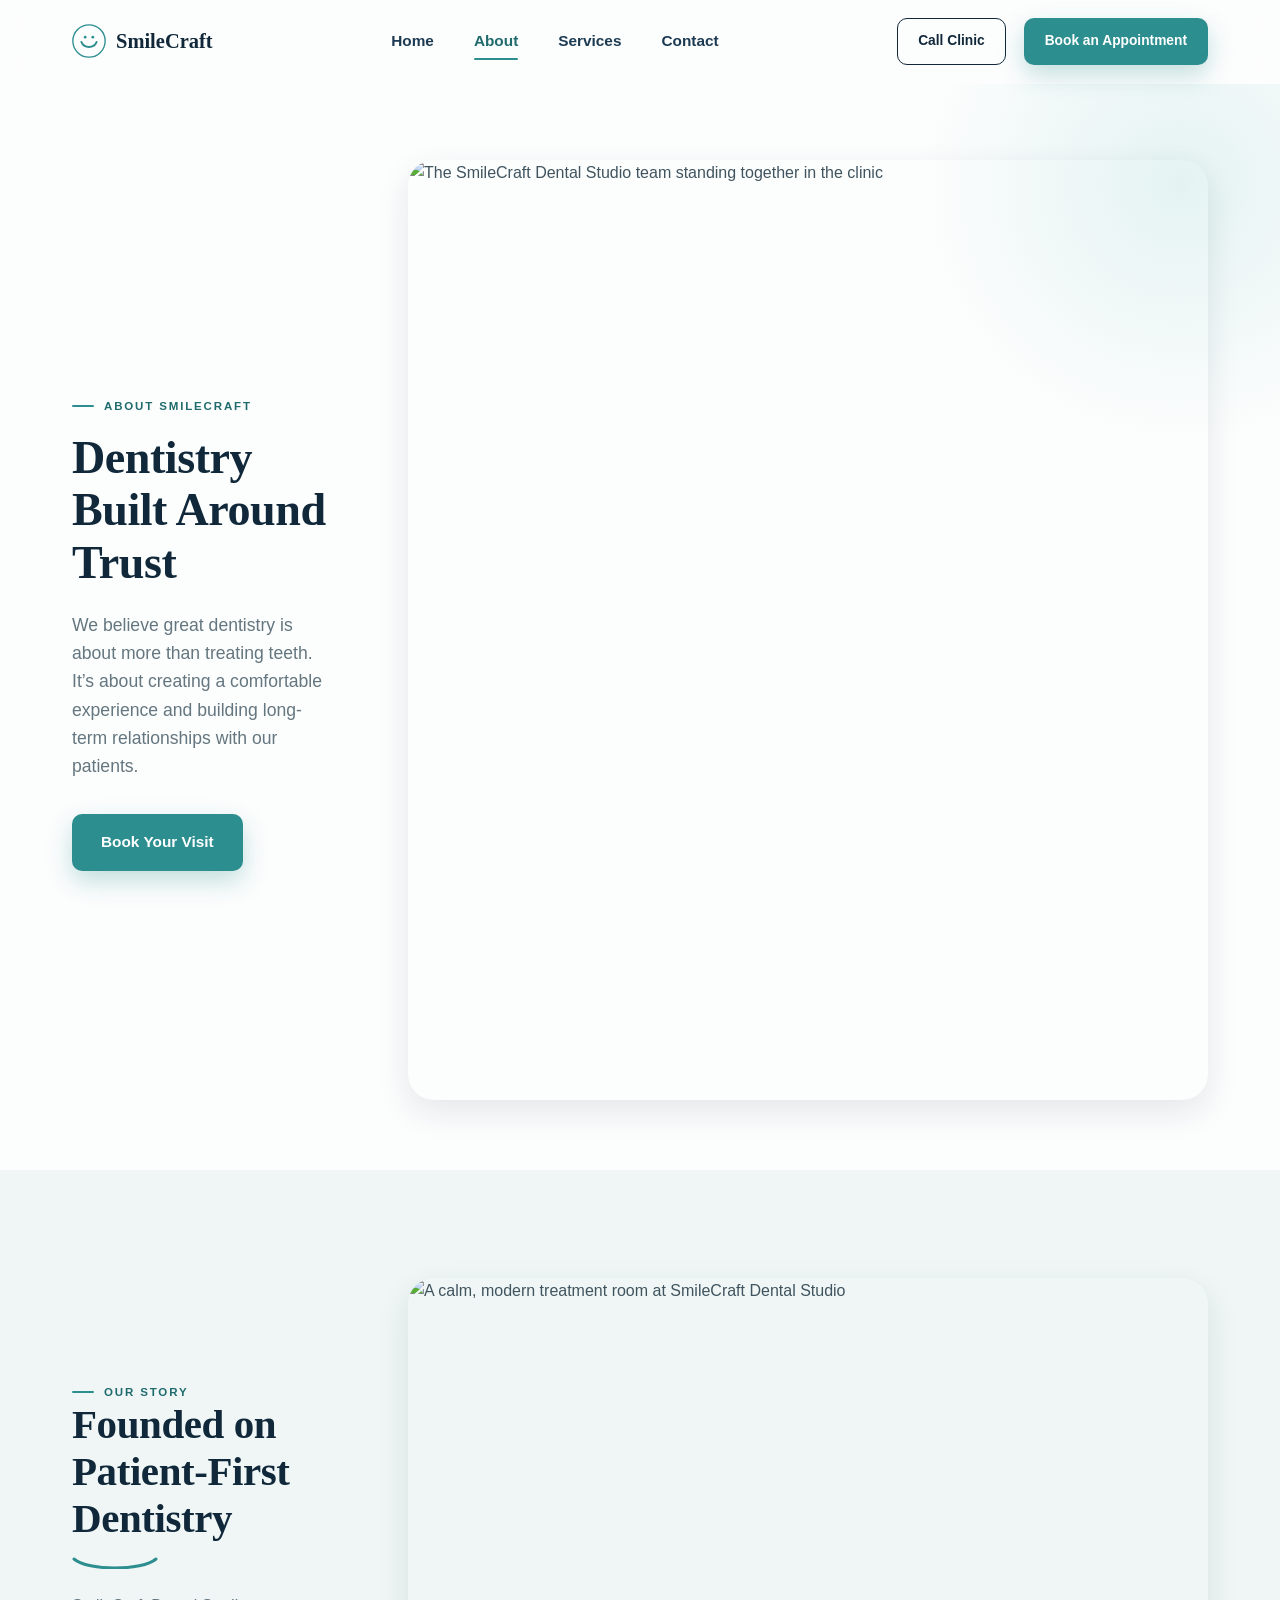
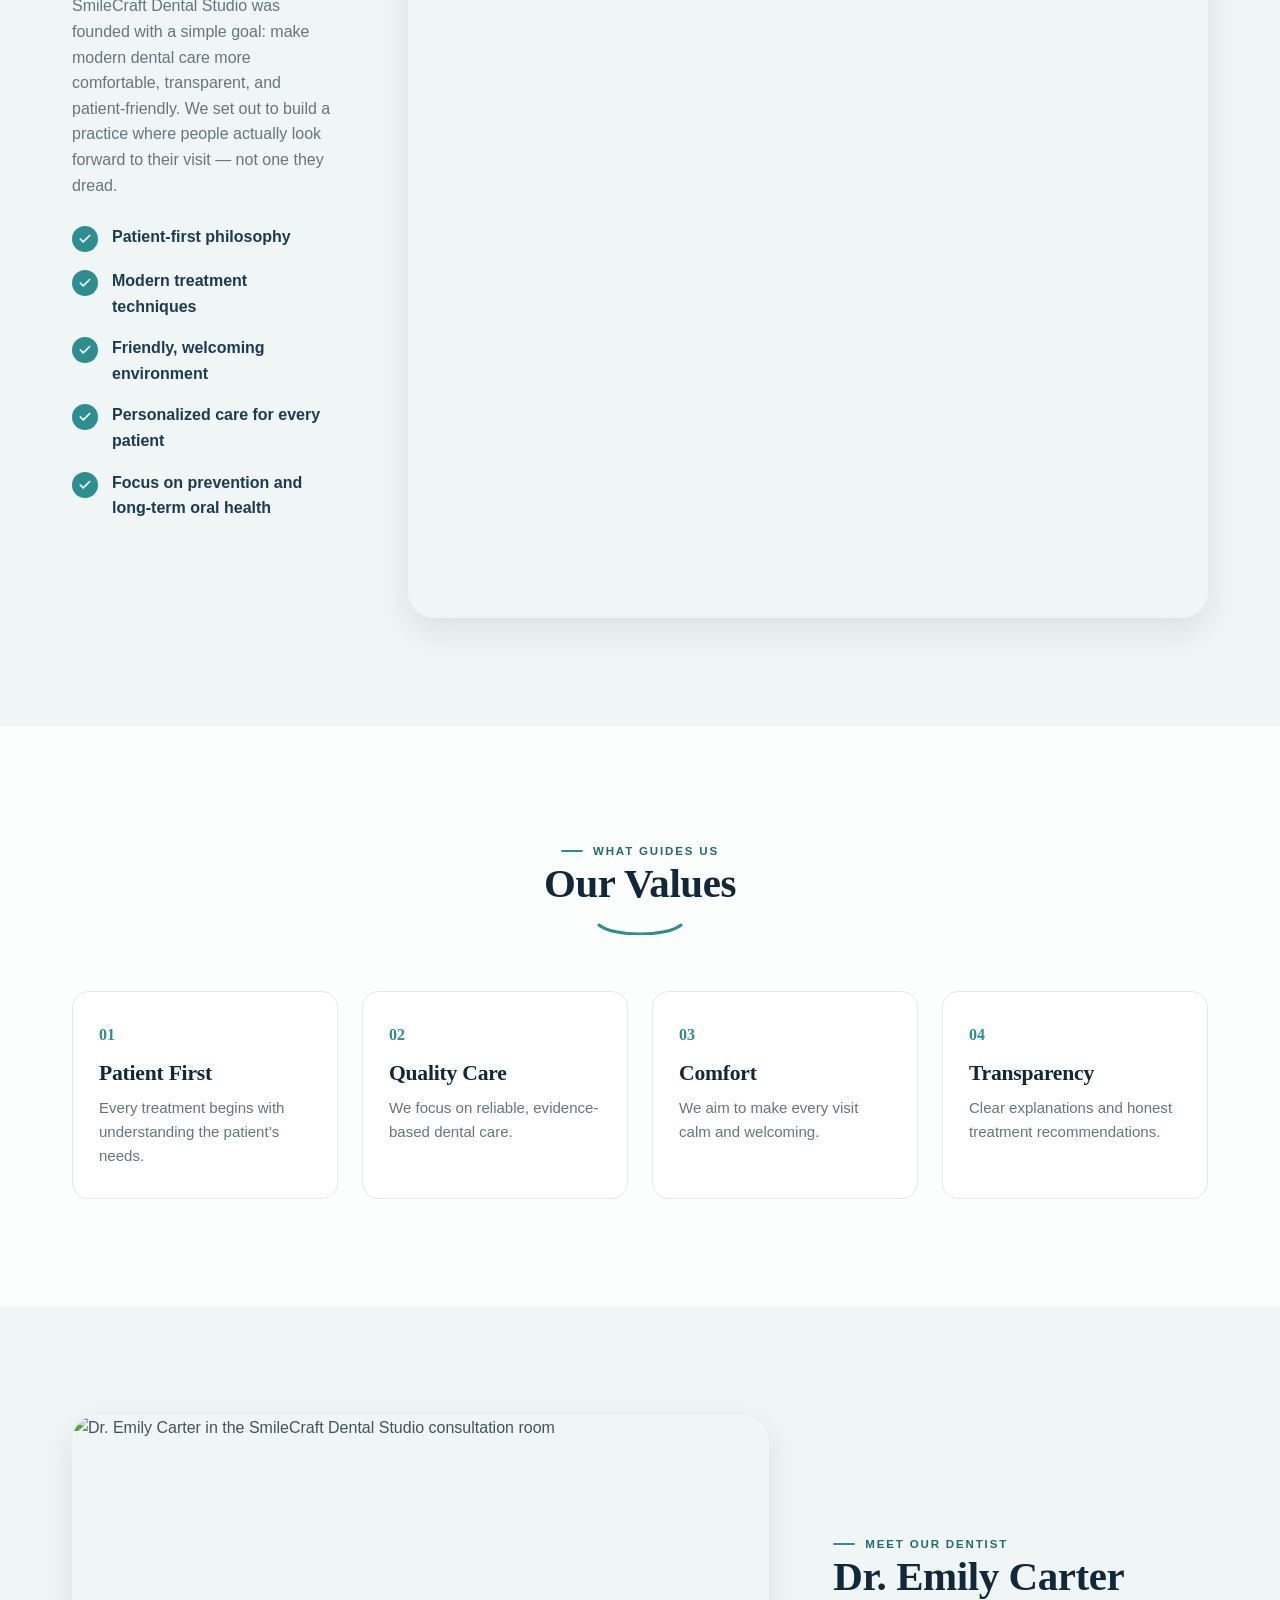
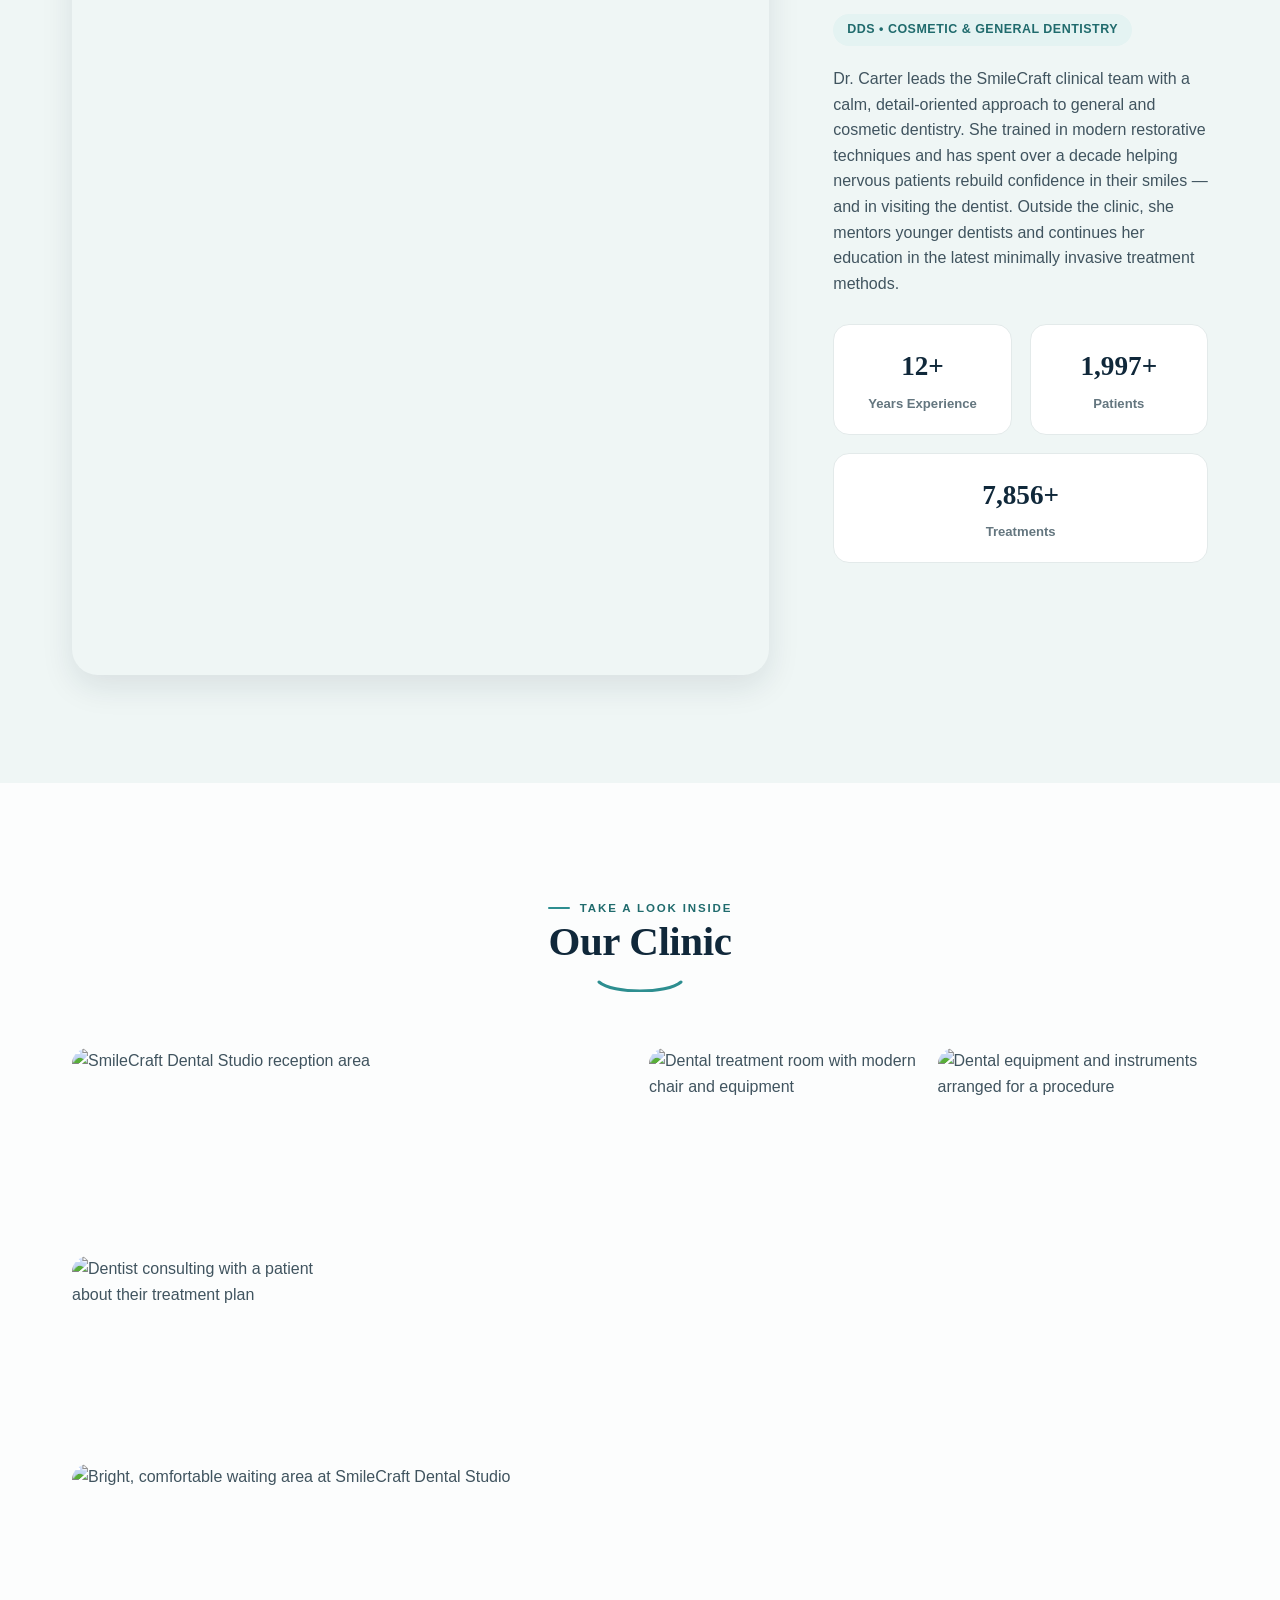
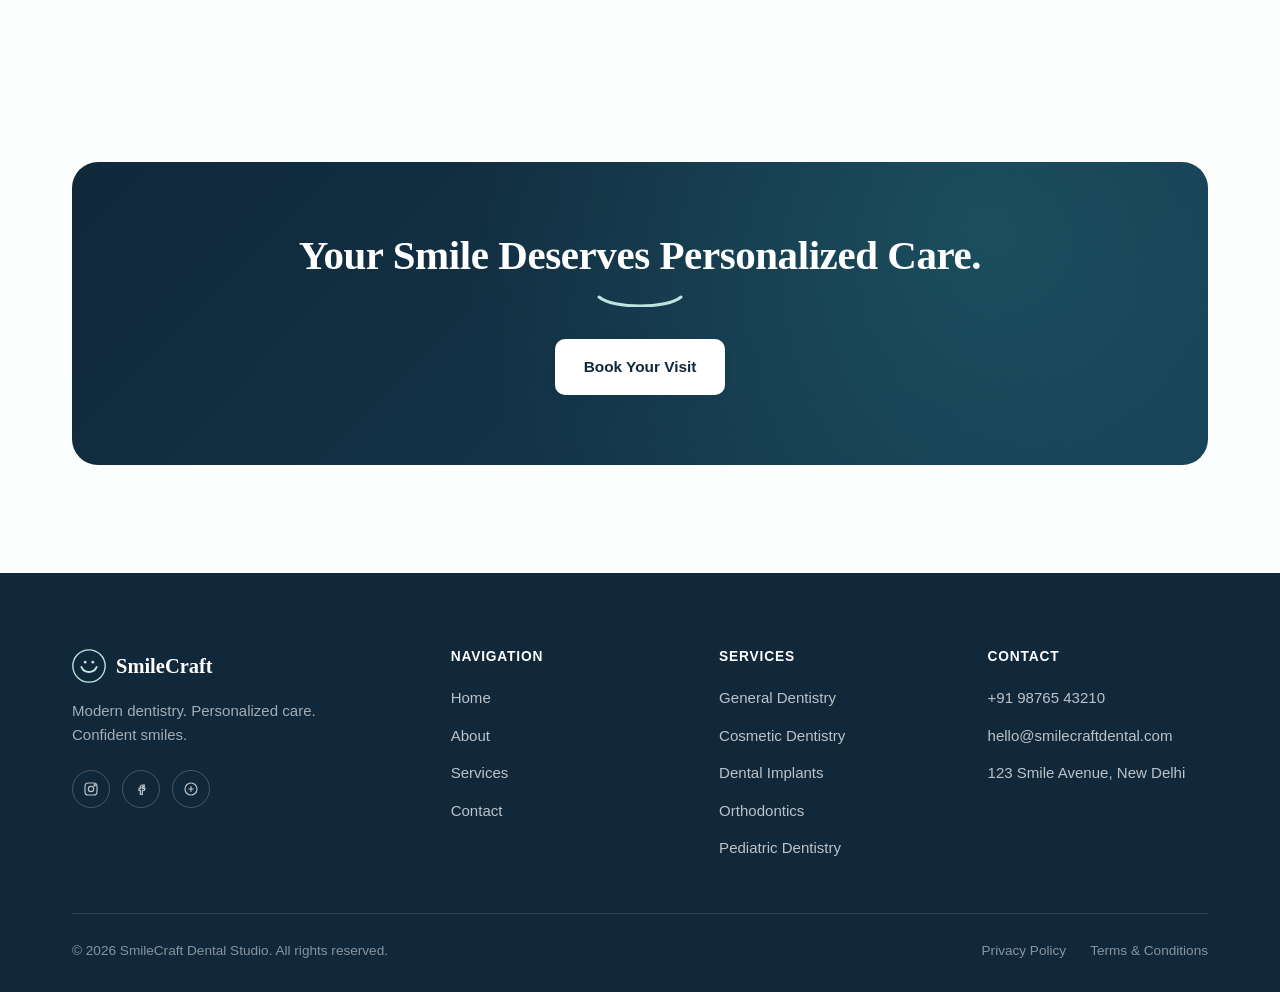
==== commit fa1b13a7: "Update about.html" ====
--- a/about.html
+++ b/about.html
@@ -6,7 +6,7 @@
 <title>About Us | SmileCraft Dental Studio</title>
 <meta name="description" content="Learn about SmileCraft Dental Studio's patient-first philosophy, our values, and meet Dr. Emily Carter and the team behind our modern New Delhi dental practice.">
 <link rel="preconnect" href="https://fonts.googleapis.com">
-<link rel="stylesheet" href="css/style.css">
+<link rel="stylesheet" href="style.css">
 </head>
 <body>
 
@@ -243,6 +243,6 @@
   </div>
 </footer>
 
-<script src="js/script.js"></script>
+<script src="script.js"></script>
 </body>
 </html>
--- a/style.css
+++ b/style.css
@@ -0,0 +1,921 @@
+/* ==========================================================================
+   SmileCraft Dental Studio — Design System
+   Display: Fraunces (warm serif, used with restraint)
+   Body/UI: Plus Jakarta Sans
+   Signature motif: the "smile arc" — a soft curved rule echoing a dental
+   arch / smile line, used as an underline, divider and counter backdrop.
+   ========================================================================== */
+
+@import url('https://fonts.googleapis.com/css2?family=Fraunces:opsz,wght@9..144,400;9..144,500;9..144,600;9..144,700&family=Plus+Jakarta+Sans:wght@400;500;600;700;800&display=swap');
+
+:root{
+  /* Color */
+  --navy: #10283A;
+  --navy-soft: #1C3B52;
+  --ink: #40545F;
+  --ink-soft: #64767F;
+  --teal: #2D8E90;
+  --teal-dark: #206B6D;
+  --teal-tint: #E4F3F2;
+  --teal-tint-2: #EFF6F5;
+  --mint: #BFE3DE;
+  --bg: #FCFDFD;
+  --white: #FFFFFF;
+  --line: #E3EAEA;
+  --line-soft: #EDF2F2;
+  --gold: #C9A15A; /* used sparingly for star ratings only */
+
+  /* Type */
+  --font-display: 'Fraunces', 'Iowan Old Style', serif;
+  --font-body: 'Plus Jakarta Sans', -apple-system, BlinkMacSystemFont, sans-serif;
+
+  /* Layout */
+  --container: 1200px;
+  --radius-sm: 10px;
+  --radius-md: 16px;
+  --radius-lg: 26px;
+  --shadow-sm: 0 2px 10px rgba(16,40,58,0.06);
+  --shadow-md: 0 12px 32px rgba(16,40,58,0.10);
+  --shadow-lg: 0 24px 60px rgba(16,40,58,0.14);
+  --header-h: 84px;
+}
+
+*, *::before, *::after{ box-sizing: border-box; }
+html{ scroll-behavior: smooth; }
+@media (prefers-reduced-motion: reduce){
+  html{ scroll-behavior: auto; }
+  *{ animation-duration: 0.001ms !important; animation-iteration-count: 1 !important; transition-duration: 0.001ms !important; }
+}
+
+body{
+  margin:0;
+  font-family: var(--font-body);
+  color: var(--ink);
+  background: var(--bg);
+  -webkit-font-smoothing: antialiased;
+  line-height: 1.6;
+  overflow-x: hidden;
+}
+
+img{ max-width:100%; display:block; }
+a{ color: inherit; text-decoration: none; }
+button{ font-family: inherit; cursor:pointer; }
+ul{ margin:0; padding:0; list-style:none; }
+input, select, textarea{ font-family: inherit; }
+
+.container{
+  width: 100%;
+  max-width: var(--container);
+  margin: 0 auto;
+  padding: 0 32px;
+}
+
+h1,h2,h3,h4{
+  font-family: var(--font-display);
+  color: var(--navy);
+  font-weight: 600;
+  line-height: 1.14;
+  margin: 0;
+  letter-spacing: -0.01em;
+}
+
+h1{ font-size: clamp(2.5rem, 4.4vw, 3.9rem); font-weight: 600; }
+h2{ font-size: clamp(2rem, 3.2vw, 2.7rem); }
+h3{ font-size: 1.35rem; }
+p{ margin:0; }
+
+.eyebrow{
+  display:inline-flex;
+  align-items:center;
+  gap:10px;
+  font-family: var(--font-body);
+  font-size: 0.72rem;
+  font-weight: 700;
+  letter-spacing: 0.16em;
+  text-transform: uppercase;
+  color: var(--teal-dark);
+}
+.eyebrow::before{
+  content:"";
+  width: 22px;
+  height: 2px;
+  background: var(--teal);
+  display:inline-block;
+  border-radius: 2px;
+}
+
+/* ---------- Smile-arc signature motif ---------- */
+.arc-underline{
+  display:block;
+  width: 86px;
+  height: 14px;
+  margin-top: 14px;
+}
+.arc-underline path{
+  fill:none;
+  stroke: var(--teal);
+  stroke-width: 3;
+  stroke-linecap: round;
+}
+.section-divider{
+  width:100%;
+  height: 46px;
+  display:block;
+  color: var(--line);
+}
+
+/* ---------- Buttons ---------- */
+.btn{
+  display: inline-flex;
+  align-items: center;
+  justify-content:center;
+  gap: 10px;
+  padding: 15px 28px;
+  border-radius: var(--radius-sm);
+  font-weight: 700;
+  font-size: 0.96rem;
+  border: 1px solid transparent;
+  transition: transform .25s ease, box-shadow .25s ease, background-color .25s ease, color .25s ease, border-color .25s ease;
+  white-space: nowrap;
+}
+.btn-primary{
+  background: var(--teal);
+  color: var(--white);
+  box-shadow: 0 10px 24px rgba(45,142,144,0.28);
+}
+.btn-primary:hover, .btn-primary:focus-visible{
+  background: var(--teal-dark);
+  transform: translateY(-2px);
+  box-shadow: 0 14px 30px rgba(32,107,109,0.32);
+}
+.btn-secondary{
+  background: transparent;
+  color: var(--navy);
+  border-color: var(--navy);
+}
+.btn-secondary:hover, .btn-secondary:focus-visible{
+  background: var(--navy);
+  color: var(--white);
+  transform: translateY(-2px);
+}
+.btn-light{
+  background: var(--white);
+  color: var(--navy);
+  box-shadow: var(--shadow-sm);
+}
+.btn-light:hover{ transform: translateY(-2px); box-shadow: var(--shadow-md); }
+.btn-block{ width:100%; }
+.btn-sm{ padding: 11px 20px; font-size: 0.86rem; }
+
+a:focus-visible, button:focus-visible, input:focus-visible, textarea:focus-visible, select:focus-visible{
+  outline: 2.5px solid var(--teal);
+  outline-offset: 3px;
+}
+
+/* ---------- Header ---------- */
+.site-header{
+  position: sticky;
+  top: 0;
+  z-index: 500;
+  width:100%;
+  height: var(--header-h);
+  display:flex;
+  align-items:center;
+  background: rgba(252,253,253,0.72);
+  backdrop-filter: blur(14px) saturate(140%);
+  -webkit-backdrop-filter: blur(14px) saturate(140%);
+  border-bottom: 1px solid transparent;
+  transition: box-shadow .3s ease, border-color .3s ease, background-color .3s ease;
+}
+.site-header.is-scrolled{
+  background: rgba(252,253,253,0.92);
+  border-bottom-color: var(--line);
+  box-shadow: 0 8px 24px rgba(16,40,58,0.06);
+}
+.nav-wrap{
+  width:100%;
+  display:flex;
+  align-items:center;
+  justify-content:space-between;
+}
+.logo{
+  display:flex;
+  align-items:center;
+  gap: 10px;
+  font-family: var(--font-display);
+  font-weight: 700;
+  font-size: 1.28rem;
+  color: var(--navy);
+}
+.logo-mark{ width: 34px; height: 34px; flex-shrink:0; }
+.logo-mark svg{ width:100%; height:100%; }
+
+.nav-links{
+  display:flex;
+  align-items:center;
+  gap: 40px;
+}
+.nav-links a{
+  font-weight: 600;
+  font-size: 0.96rem;
+  color: var(--navy-soft);
+  position: relative;
+  padding: 6px 0;
+  transition: color .2s ease;
+}
+.nav-links a::after{
+  content:"";
+  position:absolute;
+  left:0; right:0; bottom:0;
+  height: 2px;
+  background: var(--teal);
+  border-radius: 2px;
+  transform: scaleX(0);
+  transform-origin: left;
+  transition: transform .25s ease;
+}
+.nav-links a:hover{ color: var(--teal-dark); }
+.nav-links a:hover::after{ transform: scaleX(1); }
+.nav-links a.active{ color: var(--teal-dark); }
+.nav-links a.active::after{ transform: scaleX(1); }
+
+.nav-cta{ display:flex; align-items:center; gap: 18px; }
+.hamburger{
+  display:none;
+  flex-direction:column;
+  justify-content:center;
+  gap: 5px;
+  width: 42px;
+  height: 42px;
+  border-radius: 10px;
+  border: 1px solid var(--line);
+  background: var(--white);
+}
+.hamburger span{
+  display:block;
+  width: 20px;
+  height: 2px;
+  margin: 0 auto;
+  background: var(--navy);
+  border-radius: 2px;
+  transition: transform .3s ease, opacity .3s ease;
+}
+.hamburger.is-open span:nth-child(1){ transform: translateY(7px) rotate(45deg); }
+.hamburger.is-open span:nth-child(2){ opacity:0; }
+.hamburger.is-open span:nth-child(3){ transform: translateY(-7px) rotate(-45deg); }
+
+.mobile-menu{
+  position: fixed;
+  inset: var(--header-h) 0 0 0;
+  background: var(--white);
+  z-index: 480;
+  padding: 36px 32px;
+  display:flex;
+  flex-direction:column;
+  gap: 8px;
+  transform: translateY(-12px);
+  opacity: 0;
+  visibility: hidden;
+  transition: opacity .28s ease, transform .28s ease, visibility .28s;
+}
+.mobile-menu.is-open{ opacity:1; transform: translateY(0); visibility: visible; }
+.mobile-menu a{
+  font-family: var(--font-display);
+  font-size: 1.6rem;
+  font-weight: 600;
+  color: var(--navy);
+  padding: 14px 0;
+  border-bottom: 1px solid var(--line-soft);
+}
+.mobile-menu .btn{ margin-top: 22px; }
+
+/* ---------- Sections & reveal ---------- */
+.section{ padding: 108px 0; }
+.section-tight{ padding: 80px 0; }
+.section-alt{ background: var(--teal-tint-2); }
+.section-navy{ background: var(--navy); color: rgba(255,255,255,0.86); }
+.section-navy h2, .section-navy h3{ color: var(--white); }
+
+.section-head{
+  max-width: 640px;
+  margin-bottom: 56px;
+}
+.section-head.center{ margin-left:auto; margin-right:auto; text-align:center; }
+.section-head.center .arc-underline{ margin-left:auto; margin-right:auto; }
+.section-head p{ margin-top: 18px; color: var(--ink-soft); font-size: 1.06rem; }
+
+[data-reveal]{
+  opacity: 0;
+  transform: translateY(26px);
+  transition: opacity .7s cubic-bezier(.2,.7,.2,1), transform .7s cubic-bezier(.2,.7,.2,1);
+}
+[data-reveal].in-view{ opacity: 1; transform: translateY(0); }
+
+/* ---------- Hero ---------- */
+.hero{
+  padding: 76px 0 96px;
+  position: relative;
+  overflow:hidden;
+}
+.hero::before{
+  content:"";
+  position:absolute;
+  top: -160px; right: -160px;
+  width: 520px; height: 520px;
+  background: radial-gradient(circle, var(--teal-tint) 0%, rgba(228,243,242,0) 70%);
+  border-radius: 50%;
+  z-index:0;
+}
+.hero-grid{
+  position:relative;
+  z-index:1;
+  display:grid;
+  grid-template-columns: 1.05fr 1fr;
+  gap: 64px;
+  align-items:center;
+}
+.hero h1{ margin-top: 18px; }
+.hero-sub{
+  margin-top: 22px;
+  font-size: 1.1rem;
+  color: var(--ink-soft);
+  max-width: 480px;
+}
+.hero-actions{ display:flex; gap:16px; margin-top: 34px; flex-wrap:wrap; }
+.trust-inline{
+  margin-top: 34px;
+  display:flex;
+  align-items:center;
+  gap: 14px;
+}
+.stars{ color: var(--gold); font-size: 1.1rem; letter-spacing: 2px; }
+.trust-inline .label{ font-weight:700; color: var(--navy-soft); font-size: 0.92rem; }
+
+.hero-media{ position:relative; }
+.hero-media .frame{
+  border-radius: var(--radius-lg);
+  overflow:hidden;
+  box-shadow: var(--shadow-lg);
+  aspect-ratio: 4/4.6;
+}
+.hero-media img{ width:100%; height:100%; object-fit:cover; transition: transform .8s ease; }
+.hero-media:hover img{ transform: scale(1.04); }
+
+.floating-card{
+  position:absolute;
+  left: -34px;
+  bottom: 34px;
+  background: rgba(255,255,255,0.9);
+  backdrop-filter: blur(16px);
+  -webkit-backdrop-filter: blur(16px);
+  border: 1px solid rgba(255,255,255,0.6);
+  border-radius: var(--radius-md);
+  box-shadow: var(--shadow-md);
+  padding: 18px 20px;
+  display:flex;
+  align-items:center;
+  gap: 14px;
+  animation: floaty 5.5s ease-in-out infinite;
+}
+.floating-card .fc-icon{
+  width: 44px; height:44px;
+  border-radius: 12px;
+  background: var(--teal-tint);
+  display:flex; align-items:center; justify-content:center;
+  color: var(--teal-dark);
+  flex-shrink:0;
+}
+.floating-card .fc-label{ font-size: 0.72rem; color: var(--ink-soft); font-weight:600; text-transform:uppercase; letter-spacing:.06em; }
+.floating-card .fc-value{ font-family: var(--font-display); font-size: 1.05rem; color: var(--navy); font-weight:600; margin-top: 2px; }
+.floating-card .btn{ padding: 9px 16px; font-size: 0.82rem; }
+
+@keyframes floaty{
+  0%, 100%{ transform: translateY(0); }
+  50%{ transform: translateY(-10px); }
+}
+
+/* ---------- Trust strip ---------- */
+.trust-strip{
+  border-top: 1px solid var(--line);
+  border-bottom: 1px solid var(--line);
+  padding: 34px 0;
+}
+.trust-strip .container{
+  display:grid;
+  grid-template-columns: repeat(4, 1fr);
+  gap: 24px;
+}
+.trust-item{
+  display:flex;
+  align-items:center;
+  gap: 14px;
+  color: var(--navy-soft);
+  font-weight: 700;
+  font-size: 0.94rem;
+}
+.trust-item svg{ width: 26px; height: 26px; color: var(--teal); flex-shrink:0; }
+
+/* ---------- Service cards ---------- */
+.card-grid{
+  display:grid;
+  grid-template-columns: repeat(3, 1fr);
+  gap: 26px;
+}
+.service-card{
+  background: var(--white);
+  border: 1px solid var(--line);
+  border-radius: var(--radius-md);
+  padding: 32px 28px;
+  transition: transform .3s ease, box-shadow .3s ease, border-color .3s ease;
+}
+.service-card:hover{
+  transform: translateY(-6px);
+  box-shadow: var(--shadow-md);
+  border-color: rgba(45,142,144,0.35);
+}
+.service-icon{
+  width: 52px; height:52px;
+  border-radius: 14px;
+  background: var(--teal-tint);
+  color: var(--teal-dark);
+  display:flex; align-items:center; justify-content:center;
+  margin-bottom: 20px;
+}
+.service-icon svg{ width: 26px; height:26px; }
+.service-card h3{ margin-bottom: 10px; }
+.service-card p{ color: var(--ink-soft); font-size: 0.96rem; }
+.card-link{
+  display:inline-flex;
+  align-items:center;
+  gap: 8px;
+  margin-top: 18px;
+  font-weight: 700;
+  font-size: 0.9rem;
+  color: var(--teal-dark);
+}
+.card-link svg{ width:16px; height:16px; transition: transform .25s ease; }
+.service-card:hover .card-link svg{ transform: translateX(4px); }
+
+.view-all-wrap{ text-align:center; margin-top: 48px; }
+.view-all-link{
+  display:inline-flex; align-items:center; gap:10px;
+  font-weight:700; color: var(--navy); font-size:1rem;
+  border-bottom: 2px solid var(--teal);
+  padding-bottom: 4px;
+}
+.view-all-link svg{ width:18px; height:18px; }
+
+/* ---------- Why choose us ---------- */
+.split{
+  display:grid;
+  grid-template-columns: 1fr 1fr;
+  gap: 72px;
+  align-items:center;
+}
+.split-media img{
+  border-radius: var(--radius-lg);
+  box-shadow: var(--shadow-md);
+  aspect-ratio: 4/4.7;
+  object-fit:cover;
+  width:100%;
+}
+.benefit-list{ margin-top: 26px; display:flex; flex-direction:column; gap: 16px; }
+.benefit-item{ display:flex; gap: 14px; align-items:flex-start; }
+.benefit-item .check{
+  width: 26px; height:26px; border-radius:50%;
+  background: var(--teal); color:var(--white);
+  display:flex; align-items:center; justify-content:center;
+  flex-shrink:0; margin-top:2px;
+}
+.benefit-item .check svg{ width:14px; height:14px; }
+.benefit-item span{ font-weight:600; color: var(--navy-soft); }
+.split p.lede{ margin-top: 24px; color: var(--ink-soft); }
+
+/* ---------- Doctor intro ---------- */
+.doctor-block{
+  display:grid;
+  grid-template-columns: 0.85fr 1.15fr;
+  gap: 64px;
+  align-items:center;
+}
+.doctor-photo{ position:relative; }
+.doctor-photo img{
+  border-radius: var(--radius-lg);
+  box-shadow: var(--shadow-md);
+  aspect-ratio: 3/3.7;
+  object-fit:cover;
+  width:100%;
+}
+.doctor-quote{
+  margin-top: 20px;
+  font-size: 1.15rem;
+  color: var(--navy-soft);
+  font-family: var(--font-display);
+  font-weight:500;
+  line-height:1.5;
+}
+.stat-row{ display:flex; gap: 40px; margin-top: 34px; flex-wrap:wrap; }
+.stat{ position:relative; }
+.stat .num{ font-family: var(--font-display); font-size: 2.1rem; color: var(--navy); font-weight:700; }
+.stat .lbl{ font-size: 0.86rem; color: var(--ink-soft); font-weight:600; margin-top: 4px; }
+.stat .arc-underline{ margin-top: 6px; width: 54px; }
+
+/* ---------- Testimonials ---------- */
+.testimonial-track-wrap{ position:relative; overflow:hidden; }
+.testimonial-track{
+  display:flex;
+  gap: 26px;
+  transition: transform .5s cubic-bezier(.2,.7,.2,1);
+}
+.testimonial-card{
+  background: var(--white);
+  border: 1px solid var(--line);
+  border-radius: var(--radius-md);
+  padding: 34px 30px;
+  flex: 0 0 100%;
+}
+.testimonial-card .stars{ margin-bottom: 18px; display:block; }
+.testimonial-card p{ font-size: 1.08rem; color: var(--navy-soft); font-family: var(--font-display); line-height:1.5; }
+.testimonial-card .who{ margin-top: 22px; font-weight:700; color: var(--navy); font-size: 0.92rem; }
+.testimonial-nav{ display:flex; justify-content:center; gap: 10px; margin-top: 30px; }
+.testimonial-nav button{
+  width: 9px; height:9px; border-radius:50%;
+  background: var(--line); border:none; padding:0;
+  transition: background .25s ease, transform .25s ease;
+}
+.testimonial-nav button.is-active{ background: var(--teal); transform: scale(1.3); }
+
+/* ---------- Final CTA ---------- */
+.final-cta{
+  background: linear-gradient(135deg, var(--navy) 0%, #163C52 100%);
+  border-radius: var(--radius-lg);
+  padding: 70px 56px;
+  text-align:center;
+  color: var(--white);
+  position:relative;
+  overflow:hidden;
+}
+.final-cta::after{
+  content:"";
+  position:absolute; inset:0;
+  background: radial-gradient(circle at 80% 20%, rgba(45,142,144,0.28), transparent 55%);
+}
+.final-cta > *{ position:relative; z-index:1; }
+.final-cta h2{ color:var(--white); }
+.final-cta p{ margin-top:16px; color: rgba(255,255,255,0.78); max-width: 560px; margin-left:auto; margin-right:auto; font-size: 1.05rem; }
+.final-cta .hero-actions{ justify-content:center; margin-top: 32px; }
+.final-cta .arc-underline path{ stroke: var(--mint); }
+.final-cta .arc-underline{ margin-left:auto; margin-right:auto; }
+
+/* ---------- Footer ---------- */
+.site-footer{ background: var(--navy); color: rgba(255,255,255,0.72); padding: 76px 0 30px; }
+.footer-grid{
+  display:grid;
+  grid-template-columns: 1.5fr 1fr 1fr 1fr;
+  gap: 48px;
+  padding-bottom: 52px;
+  border-bottom: 1px solid rgba(255,255,255,0.12);
+}
+.footer-brand .logo{ color: var(--white); }
+.footer-brand p{ margin-top: 16px; color: rgba(255,255,255,0.62); max-width: 280px; font-size: 0.94rem; }
+.social-row{ display:flex; gap: 12px; margin-top: 22px; }
+.social-row a{
+  width: 38px; height:38px; border-radius:50%;
+  border: 1px solid rgba(255,255,255,0.22);
+  display:flex; align-items:center; justify-content:center;
+  transition: background .25s ease, border-color .25s ease, transform .25s ease;
+}
+.social-row a:hover{ background: var(--teal); border-color: var(--teal); transform: translateY(-3px); }
+.social-row svg{ width: 16px; height:16px; }
+.footer-col h4{ color: var(--white); font-family: var(--font-body); font-size: 0.86rem; letter-spacing: .06em; text-transform:uppercase; margin-bottom: 20px; font-weight:700; }
+.footer-col ul{ display:flex; flex-direction:column; gap: 12px; }
+.footer-col a{ font-size: 0.94rem; transition: color .2s ease; }
+.footer-col a:hover{ color: var(--white); }
+.footer-bottom{
+  padding-top: 26px;
+  display:flex;
+  justify-content:space-between;
+  align-items:center;
+  flex-wrap:wrap;
+  gap: 14px;
+  font-size: 0.85rem;
+  color: rgba(255,255,255,0.5);
+}
+.footer-bottom .legal-links{ display:flex; gap: 24px; }
+.footer-bottom a:hover{ color: var(--white); }
+
+/* ---------- Misc shared components ---------- */
+.tag-pill{
+  display:inline-block;
+  padding: 6px 14px;
+  border-radius: 20px;
+  background: var(--teal-tint);
+  color: var(--teal-dark);
+  font-size: 0.78rem;
+  font-weight: 700;
+  letter-spacing: .04em;
+  text-transform: uppercase;
+}
+
+.value-grid{ display:grid; grid-template-columns: repeat(4,1fr); gap: 24px; }
+.value-card{
+  background: var(--white);
+  border: 1px solid var(--line);
+  border-radius: var(--radius-md);
+  padding: 30px 26px;
+  transition: transform .3s ease, box-shadow .3s ease;
+}
+.value-card:hover{ transform: translateY(-6px); box-shadow: var(--shadow-md); }
+.value-card .num{ font-family: var(--font-display); font-size: 1rem; color: var(--teal); font-weight:700; margin-bottom: 14px; }
+.value-card p{ color: var(--ink-soft); margin-top: 10px; font-size: 0.94rem; }
+
+.achieve-row{ display:flex; gap: 18px; flex-wrap:wrap; margin-top: 28px; }
+.achieve-card{
+  background: var(--white);
+  border: 1px solid var(--line);
+  border-radius: var(--radius-md);
+  padding: 20px 24px;
+  flex:1;
+  min-width: 150px;
+  text-align:center;
+}
+.achieve-card .num{ font-family: var(--font-display); font-size: 1.7rem; color:var(--navy); font-weight:700; }
+.achieve-card .lbl{ font-size: 0.82rem; color: var(--ink-soft); margin-top:4px; font-weight:600; }
+
+.gallery-grid{
+  display:grid;
+  grid-template-columns: repeat(4, 1fr);
+  grid-auto-rows: 190px;
+  gap: 18px;
+}
+.gallery-item{ border-radius: var(--radius-md); overflow:hidden; position:relative; }
+.gallery-item img{ width:100%; height:100%; object-fit:cover; transition: transform .6s ease; }
+.gallery-item:hover img{ transform: scale(1.08); }
+.gallery-item .cap{
+  position:absolute; left:0; right:0; bottom:0;
+  padding: 14px 16px;
+  background: linear-gradient(to top, rgba(16,40,58,0.75), transparent);
+  color:#fff; font-size: 0.82rem; font-weight:700;
+  opacity:0; transform: translateY(6px);
+  transition: opacity .3s ease, transform .3s ease;
+}
+.gallery-item:hover .cap{ opacity:1; transform: translateY(0); }
+.gallery-item.tall{ grid-row: span 2; }
+.gallery-item.wide{ grid-column: span 2; }
+
+/* Service category page */
+.category-block + .category-block{ margin-top: 84px; }
+.category-head{ display:flex; align-items:baseline; gap: 18px; margin-bottom: 34px; }
+.category-head h2{ font-size: 1.7rem; }
+.category-head .count{ color: var(--ink-soft); font-size: 0.9rem; font-weight:600; }
+.card-grid.four{ grid-template-columns: repeat(4,1fr); }
+
+.timeline{ display:grid; grid-template-columns: repeat(4,1fr); gap: 24px; position:relative; }
+.timeline-step{
+  background: var(--white);
+  border: 1px solid var(--line);
+  border-radius: var(--radius-md);
+  padding: 30px 24px;
+  position:relative;
+}
+.timeline-step .step-num{ font-family: var(--font-display); font-size: 2.2rem; color: var(--teal-tint); font-weight:700; -webkit-text-stroke: 1.5px var(--teal); position:relative; z-index:1; }
+.timeline-step h3{ margin-top: 14px; font-size: 1.1rem; }
+.timeline-step p{ margin-top: 8px; color: var(--ink-soft); font-size: 0.92rem; }
+
+.faq-list{ display:flex; flex-direction:column; gap: 14px; max-width: 780px; margin: 0 auto; }
+.faq-item{ background: var(--white); border: 1px solid var(--line); border-radius: var(--radius-md); overflow:hidden; }
+.faq-question{
+  width:100%;
+  display:flex; align-items:center; justify-content:space-between; gap:20px;
+  padding: 22px 26px;
+  background:none; border:none;
+  text-align:left;
+  font-weight:700;
+  color: var(--navy);
+  font-size: 1.02rem;
+}
+.faq-question .plus{
+  width: 26px; height:26px; border-radius:50%;
+  border:1.5px solid var(--teal);
+  color: var(--teal-dark);
+  display:flex; align-items:center; justify-content:center;
+  flex-shrink:0;
+  transition: transform .3s ease, background .3s ease, color .3s ease;
+  font-size: 1.1rem;
+  line-height:1;
+}
+.faq-item.is-open .faq-question .plus{ transform: rotate(135deg); background: var(--teal); color:#fff; }
+.faq-answer{ max-height:0; overflow:hidden; transition: max-height .35s ease; }
+.faq-answer-inner{ padding: 0 26px 24px; color: var(--ink-soft); font-size: 0.96rem; }
+
+/* Contact page */
+.contact-card{
+  background: var(--white);
+  border: 1px solid var(--line);
+  border-radius: var(--radius-md);
+  padding: 28px 26px;
+  display:flex;
+  gap: 16px;
+  align-items:flex-start;
+}
+.contact-card .ic{
+  width: 46px; height:46px; border-radius:12px;
+  background: var(--teal-tint); color:var(--teal-dark);
+  display:flex; align-items:center; justify-content:center;
+  flex-shrink:0;
+}
+.contact-card .ic svg{ width:22px; height:22px; }
+.contact-card h4{ font-family: var(--font-body); font-weight:800; color:var(--navy); font-size:0.98rem; margin-bottom:6px; }
+.contact-card p{ color: var(--ink-soft); font-size: 0.94rem; }
+.contact-grid{ display:grid; grid-template-columns: repeat(4,1fr); gap: 20px; }
+
+.appointment-wrap{ display:grid; grid-template-columns: 1fr 0.9fr; gap: 60px; align-items:flex-start; }
+.form-card{
+  background: var(--white);
+  border: 1px solid var(--line);
+  border-radius: var(--radius-lg);
+  padding: 40px;
+  box-shadow: var(--shadow-sm);
+}
+.form-row{ display:grid; grid-template-columns: 1fr 1fr; gap: 20px; }
+.field{ margin-bottom: 20px; }
+.field label{ display:block; font-weight:700; font-size: 0.86rem; color: var(--navy-soft); margin-bottom: 8px; }
+.field input, .field select, .field textarea{
+  width:100%;
+  padding: 13px 16px;
+  border-radius: 10px;
+  border: 1.5px solid var(--line);
+  background: var(--off-white, #fff);
+  font-size: 0.96rem;
+  color: var(--navy);
+  transition: border-color .2s ease, box-shadow .2s ease;
+}
+.field input:focus, .field select:focus, .field textarea:focus{
+  border-color: var(--teal);
+  box-shadow: 0 0 0 4px rgba(45,142,144,0.14);
+  outline:none;
+}
+.field textarea{ resize: vertical; min-height: 110px; }
+
+.success-message{
+  display:none;
+  align-items:flex-start;
+  gap: 16px;
+  background: var(--teal-tint);
+  border: 1px solid rgba(45,142,144,0.35);
+  border-radius: var(--radius-md);
+  padding: 24px;
+  margin-top: 22px;
+}
+.success-message.is-visible{ display:flex; }
+.success-message .ic{
+  width: 34px; height:34px; border-radius:50%;
+  background: var(--teal); color:#fff;
+  display:flex; align-items:center; justify-content:center; flex-shrink:0;
+}
+.success-message p{ color: var(--navy-soft); font-weight:600; font-size: 0.94rem; }
+
+.info-panel{
+  display:flex;
+  flex-direction:column;
+  gap: 18px;
+}
+.hours-card{
+  background: var(--navy);
+  border-radius: var(--radius-lg);
+  padding: 32px;
+  color: rgba(255,255,255,0.85);
+}
+.hours-card h4{ color:#fff; font-family: var(--font-display); font-size:1.2rem; margin-bottom: 18px; }
+.hours-row{ display:flex; justify-content:space-between; padding: 10px 0; border-bottom: 1px solid rgba(255,255,255,0.12); font-size: 0.92rem; }
+.hours-row:last-child{ border-bottom:none; }
+
+.map-card{
+  border-radius: var(--radius-lg);
+  overflow:hidden;
+  border: 1px solid var(--line);
+  box-shadow: var(--shadow-sm);
+}
+.map-visual{
+  position:relative;
+  height: 380px;
+  background: linear-gradient(135deg, #DCEFEE 0%, #EFF6F5 100%);
+}
+.map-grid-lines{ position:absolute; inset:0; opacity:0.5; }
+.map-pin{
+  position:absolute; top:50%; left:50%; transform: translate(-50%,-100%);
+  display:flex; flex-direction:column; align-items:center;
+}
+.map-pin svg{ width:42px; height:42px; color: var(--teal); filter: drop-shadow(0 6px 10px rgba(45,142,144,0.4)); }
+.map-info{
+  padding: 26px 30px;
+  display:flex; justify-content:space-between; align-items:center; flex-wrap:wrap; gap: 16px;
+  background: var(--white);
+}
+
+.emergency-strip{
+  background: var(--teal-tint);
+  border: 1px solid rgba(45,142,144,0.3);
+  border-radius: var(--radius-lg);
+  padding: 34px 40px;
+  display:flex;
+  align-items:center;
+  justify-content:space-between;
+  gap: 24px;
+  flex-wrap:wrap;
+}
+.emergency-strip h3{ display:flex; align-items:center; gap:10px; }
+.emergency-strip svg{ width: 24px; height:24px; color:#B24545; }
+.emergency-strip p{ color: var(--ink-soft); margin-top:6px; max-width: 460px; }
+
+/* ---------- About page hero / gallery bits reuse split & value-grid above ---------- */
+
+/* ==========================================================================
+   Responsive
+   ========================================================================== */
+@media (max-width: 1080px){
+  .card-grid, .card-grid.four{ grid-template-columns: repeat(2,1fr); }
+  .value-grid{ grid-template-columns: repeat(2,1fr); }
+  .trust-strip .container{ grid-template-columns: repeat(2,1fr); }
+  .gallery-grid{ grid-template-columns: repeat(2,1fr); }
+  .timeline{ grid-template-columns: repeat(2,1fr); }
+  .contact-grid{ grid-template-columns: repeat(2,1fr); }
+}
+
+@media (max-width: 920px){
+  .nav-links{ display:none; }
+  .hamburger{ display:flex; }
+  .nav-cta .btn-secondary{ display:none; }
+
+  .hero-grid{ grid-template-columns: 1fr; gap: 48px; }
+  .hero-media{ order:-1; max-width: 460px; margin: 0 auto; }
+  .floating-card{ left: 16px; bottom: -24px; }
+
+  .split{ grid-template-columns: 1fr; gap: 40px; }
+  .split-media{ order: -1; }
+  .doctor-block{ grid-template-columns: 1fr; gap: 40px; }
+  .doctor-photo{ max-width: 340px; }
+  .appointment-wrap{ grid-template-columns: 1fr; }
+}
+
+@media (max-width: 680px){
+  .container{ padding: 0 20px; }
+  .section{ padding: 76px 0; }
+  .section-tight{ padding: 60px 0; }
+  .card-grid, .card-grid.four{ grid-template-columns: 1fr; }
+  .value-grid{ grid-template-columns: 1fr; }
+  .trust-strip .container{ grid-template-columns: 1fr; gap: 18px; }
+  .gallery-grid{ grid-template-columns: repeat(2,1fr); grid-auto-rows: 140px; }
+  .gallery-item.wide{ grid-column: span 2; }
+  .gallery-item.tall{ grid-row: span 1; }
+  .timeline{ grid-template-columns: 1fr; }
+  .contact-grid{ grid-template-columns: 1fr; }
+  .form-row{ grid-template-columns: 1fr; }
+  .hero-actions{ flex-direction:column; align-items:stretch; }
+  .hero-actions .btn{ width:100%; }
+  .final-cta{ padding: 52px 26px; }
+  .final-cta .hero-actions{ flex-direction:column; }
+  .footer-grid{ grid-template-columns: repeat(2,1fr); gap: 36px; }
+  .footer-bottom{ flex-direction:column; align-items:flex-start; }
+  .emergency-strip{ flex-direction:column; align-items:flex-start; }
+  .achieve-row{ flex-direction:column; }
+}
+
+/* ---------- SVG safety fix ---------- */
+/* Prevent decorative SVGs from escaping their intended dimensions. */
+svg {
+  max-width: 100%;
+}
+
+.hero svg,
+.logo-mark svg,
+.arc-underline,
+.section-divider,
+.service-icon svg,
+.trust-item svg,
+.card-link svg,
+.social-row svg,
+.map-pin svg,
+.emergency-strip svg,
+.success-message .ic svg {
+  max-width: 100%;
+  height: auto;
+}
+
+.hero > svg,
+.hero-grid > svg {
+  position: relative;
+  width: 100%;
+  height: auto;
+}
+
+/* Keep decorative SVGs inside their containers. */
+.hero-media,
+.logo-mark,
+.arc-underline,
+.section-divider,
+.service-icon,
+.map-pin {
+  overflow: hidden;
+}
+
